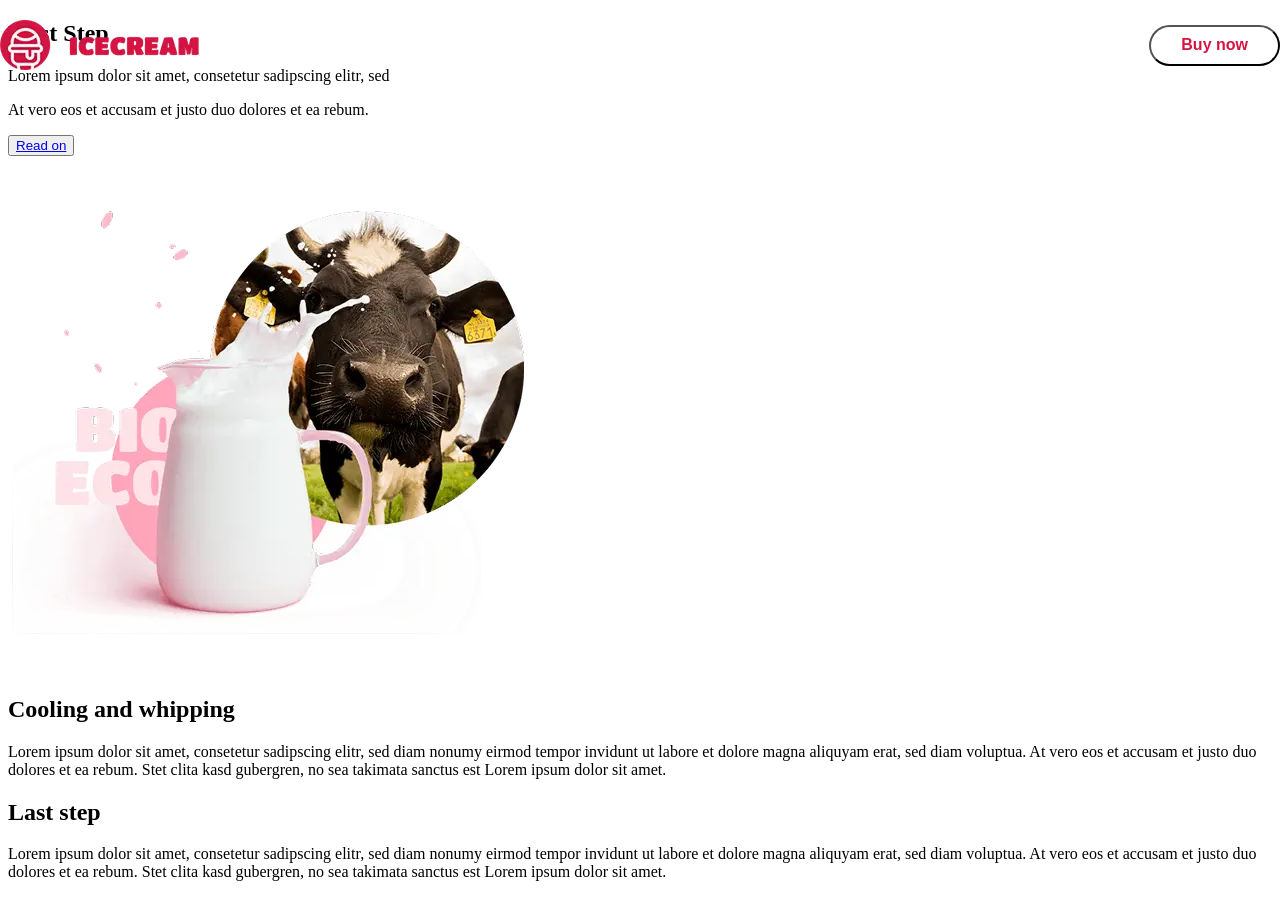
==== steps.html @ 46cfae93 "step" ====
<!DOCTYPE html>
<html lang="en">
<head>
    <meta charset="UTF-8">
    <meta name="viewport" content="width=device-width, initial-scale=1.0">
    <title>Document</title>
	<link rel="stylesheet" href="./css/main.css">
</head>
<body>
    <header class="header">
		<div class="container header--container">
			<img class="header-logo" src="./image/logo.webp" alt="logo" />
			<nav class="header-nav">
				<ul class="header-list">
					<li class="header-item">
						<a class="header-link" href="#">Home</a>
					</li>
					<li class="header-item">
						<a class="header-link" href="#">About us</a>
					</li>
					<li class="header-item">
						<a class="header-link" href="#">How it’s made?</a>
					</li>
					<li class="header-item">
						<a class="header-link" href="#">Our products</a>
					</li>
					<li class="header-item">
						<a class="header-link" href="#">Contact</a>
					</li>
				</ul>
			</nav>
			<div class="header-holder">
				<i class="bi bi-list"></i>
				<button class="btn header--btn">
					Buy now <i class="bi bi-chevron-right"></i>
				</button>
			</div>
		</div>
	</header>

    <main>
        <section class="hero2">
            <div class="text-holder">
                <h1 class="title">First Step</h1>
                <p class="text--light">Lorem ipsum dolor sit amet, consetetur sadipscing elitr, sed</p>
                <p class="text--light">At vero eos et accusam et justo duo dolores et ea rebum.</p>
                <button>
                    <a href="#" class="btn read-on-link">Read on</a>
                </button>
            </div>
        </section>
		<section class="secondStep">
			<div class="container secondStep--container">
            	<img class="secondStep--img" src="./image/cow.webp" alt="cow">
            	<div class="secondStep--paragraph">
            	    <h2 class="secondStep--title">Cooling and whipping</h2>
            	    <p class="secondStep--text">Lorem ipsum dolor sit amet, consetetur sadipscing elitr, sed diam nonumy eirmod tempor invidunt ut labore et dolore magna aliquyam erat, sed diam voluptua. 

            	        At vero eos et accusam et justo duo dolores et ea rebum. Stet clita kasd gubergren, no sea takimata sanctus est Lorem ipsum dolor sit amet. </p>
            	</div>
			</div>
        </section>
        <section class="lastStep">
			<div class="container lastStep--container">
            	<div class="lastStep--paragraph">
            	    <h2 class="lastStep--title">Last step</h2>
            	    <p class="lastStep--text">Lorem ipsum dolor sit amet, consetetur sadipscing elitr, sed diam nonumy eirmod tempor invidunt ut labore et dolore magna aliquyam erat, sed diam voluptua. 

            	    At vero eos et accusam et justo duo dolores et ea rebum. Stet clita kasd gubergren, no sea takimata sanctus est Lorem ipsum dolor sit amet. </p>
					
            	</div>
			</div>
        </section>
    </main>
    <footer>

    </footer>
</body>
</html>
---- css/main.css ----
.header {
  position: absolute;
  top: 0;
  left: 0;
  width: 100%;
  height: 60px;
  padding: 5px 0;
  z-index: 99999;
}
@media (min-width: 768px) {
  .header {
    padding: 10px 0;
  }
}
@media (min-width: 1024px) {
  .header {
    padding: 20px 0;
  }
}
.header .header-logo {
  max-width: 100%;
}
.header .header--container {
  display: flex;
  justify-content: space-between;
  align-items: center;
}
.header .header-holder {
  display: flex;
  flex-direction: row;
  gap: 20px;
  align-items: center;
}
.header .header-list {
  display: none;
}
@media (min-width: 1024px) {
  .header .header-list {
    display: flex;
    flex-direction: row;
    gap: 20px;
    list-style: none;
    margin-top: 10px;
  }
  .header .header-list .header-link {
    font-family: "DM Sans", sans-serif;
    font-weight: 700;
    font-size: 14px;
    line-height: 100%;
    letter-spacing: 0%;
    text-decoration: none;
    color: white;
    transition: transform 0.3s ease, color 0.3s ease;
  }
  .header .header-list .header-link:hover {
    color: #d41443;
  }
}
.header .header--btn {
  display: none;
}
@media (min-width: 768px) {
  .header .header--btn {
    display: block;
    font-family: "`DM Sans", sans-serif;
    font-weight: 700;
    font-size: 16px;
    line-height: 100%;
    letter-spacing: 0%;
    text-align: center;
    vertical-align: middle;
    color: #d41443;
    background-color: #ffffff;
    padding: 10px 30px;
    border-radius: 60px;
  }
  .header .header--btn .bi-chevron-right {
    font-size: 12px;
  }
}
.header .header-nav {
  display: flex;
  flex-direction: row;
  gap: 20px;
}
.header .bi-list {
  color: #d41443;
  font-size: 25px;
}
@media (min-width: 1024px) {
  .header .bi-list {
    display: none;
  }
}

body {
  width: 100%;
}

.hero {
  width: 100%;
  height: 502px;
  background: RGBA(255, 165, 186, 1);
  background: radial-gradient(circle at 70% 50%, rgb(255, 165, 186) 50%, rgb(255, 184, 202) 15%);
  padding: 5px;
  z-index: 1;
  overflow: hidden;
}
@media (min-width: 425px) {
  .hero {
    background: radial-gradient(circle at 70% 50%, rgb(255, 165, 186) 40%, rgb(255, 184, 202) 15%);
  }
}
@media (min-width: 768px) {
  .hero {
    background: radial-gradient(circle at 60% 45%, rgb(255, 165, 186) 30%, rgb(255, 184, 202) 15%);
    height: 399px;
    padding: 80px 20px 0 20px;
  }
}
@media (min-width: 1024px) {
  .hero {
    background: radial-gradient(circle at 60% 50%, rgb(255, 165, 186) 40%, rgb(255, 184, 202) 15%);
    height: 665px;
    padding: 100px 20px 0 20px;
  }
}
.hero .hero--container {
  position: relative;
  width: 100%;
  height: 100%;
  display: flex;
  flex-direction: row;
  align-items: center;
  z-index: 9999;
}
@media (min-width: 768px) {
  .hero .hero--container {
    flex-direction: row;
    justify-content: space-between;
    align-items: stretch;
  }
}
.hero .hero--container .icecream-img {
  position: absolute;
  width: 171px;
  top: 19%;
  left: 40%;
  z-index: -1;
}
@media (min-width: 768px) {
  .hero .hero--container .icecream-img {
    width: 143px;
    top: -6%;
    left: 45%;
  }
}
@media (min-width: 1024px) {
  .hero .hero--container .icecream-img {
    width: 236px;
    top: 2%;
    left: 40%;
  }
}
.hero .hero--container .hero-left {
  display: flex;
  flex-direction: column;
  justify-content: space-between;
}
.hero .hero--container .title-holder {
  display: flex;
  flex-direction: column;
  gap: 10px;
}
@media (min-width: 1024px) {
  .hero .hero--container .title-holder {
    margin-top: 50px;
    margin-left: 50px;
    gap: 15px;
  }
}
.hero .hero--container .title-holder .hero--title {
  width: 218px;
  font-family: "Titan One", sans-serif;
  font-weight: 400;
  font-size: 26px;
  line-height: 100%;
  letter-spacing: 4%;
  color: white;
}
@media (min-width: 768px) {
  .hero .hero--container .title-holder .hero--title {
    font-size: 22px;
    width: 162px;
  }
}
@media (min-width: 1024px) {
  .hero .hero--container .title-holder .hero--title {
    font-size: 38px;
    width: 277px;
  }
}
.hero .hero--container .title-holder .hero--title span {
  font-size: 48px;
  line-height: 96%;
  letter-spacing: 0%;
  color: #d41443;
}
@media (min-width: 768px) {
  .hero .hero--container .title-holder .hero--title span {
    font-size: 34px;
  }
}
@media (min-width: 1024px) {
  .hero .hero--container .title-holder .hero--title span {
    font-size: 58px;
  }
}
.hero .hero--container .btn {
  font-family: "DM Sans", sans-serif;
  font-weight: 400;
  font-size: 8px;
  line-height: 100%;
  letter-spacing: 0%;
  text-align: center;
  vertical-align: middle;
  background-color: #ffffff;
  color: #d41443;
  padding: 8px 15px;
  border-radius: 20px;
}
@media (min-width: 1024px) {
  .hero .hero--container .btn {
    font-size: 14px;
    padding: 10px 20px;
  }
}
.hero .hero--container .pink--btn {
  background-color: #d41443;
  color: #ffffff;
}
.hero .milk-holder {
  display: none;
}
@media (min-width: 768px) {
  .hero .milk-holder {
    display: flex;
    flex-direction: row;
    align-items: flex-end;
    margin-bottom: 30px;
  }
  .hero .milk-holder .milk {
    width: 124px;
    height: auto;
  }
}
@media (min-width: 768px) and (min-width: 1024px) {
  .hero .milk-holder .milk {
    width: 188px;
  }
}
@media (min-width: 768px) {
  .hero .milk-holder .hero-text {
    font-family: "DM Sans", sans-serif;
    font-weight: 300;
    font-size: 8px;
    line-height: 150%;
    letter-spacing: 0%;
    color: #ffffff;
    margin-bottom: 5px;
  }
}
@media (min-width: 768px) and (min-width: 1024px) {
  .hero .milk-holder .hero-text {
    font-size: 14px;
  }
}
@media (min-width: 768px) {
  .hero .milk-holder .milk-right-side {
    width: 114px;
  }
}
@media (min-width: 768px) and (min-width: 1024px) {
  .hero .milk-holder .milk-right-side {
    width: 200px;
  }
}
@media (min-width: 768px) {
  .hero .milk-holder .milk--btn {
    font-size: 10px;
    padding: 5px;
    border-radius: 50%;
  }
}
@media (min-width: 1024px) {
  .hero .milk-holder {
    margin-bottom: 50px;
  }
}
.hero .hero-right {
  display: none;
}
@media (min-width: 768px) {
  .hero .hero-right {
    display: flex;
    flex-direction: column;
    justify-content: space-between;
  }
  .hero .hero-right .tasty-woman {
    width: 168px;
    height: auto;
  }
}
@media (min-width: 768px) and (min-width: 1024px) {
  .hero .hero-right .tasty-woman {
    width: 293px;
  }
}
@media (min-width: 768px) {
  .hero .hero-right .number-item {
    position: relative;
    font-family: "Titan One", sans-serif;
    font-weight: 400;
    font-size: 28px;
    line-height: 100%;
    letter-spacing: 4%;
    text-align: right;
    color: #d41443;
    z-index: 999;
  }
}
@media (min-width: 768px) and (min-width: 1024px) {
  .hero .hero-right .number-item {
    font-size: 46px;
  }
}
@media (min-width: 768px) {
  .hero .hero-right .number-item .text {
    font-family: "DM Sans", sans-serif;
    font-weight: 400;
    font-size: 8px;
    line-height: 100%;
    letter-spacing: 0%;
    color: #ffffff;
  }
}
@media (min-width: 768px) and (min-width: 1024px) {
  .hero .hero-right .number-item .text {
    font-size: 14px;
  }
}
@media (min-width: 768px) {
  .hero .hero-right .number-item .white-dot {
    position: absolute;
    top: -3px;
    left: 95%;
    background-color: #ffffff;
    width: 16px;
    height: 16px;
    border-radius: 50%;
    z-index: -1;
  }
}
@media (min-width: 768px) and (min-width: 1024px) {
  .hero .hero-right .number-item .white-dot {
    width: 30px;
    height: 30px;
    top: -6px;
  }
}

.products--container {
  padding-top: 60px;
  padding-bottom: 60px;
  text-align: center;
}
@media (min-width: 1024px) {
  .products--container {
    padding-top: 100px;
    padding-bottom: 100px;
  }
}

.products--subtitle {
  font-family: "Titan One", cursive;
  font-size: 18px;
  font-weight: 400;
  line-height: 1.2;
  text-transform: uppercase;
  color: #ffa3b1;
  margin-bottom: 15px;
}
@media (min-width: 1024px) {
  .products--subtitle {
    font-size: 22px;
    margin-bottom: 16px;
  }
}

.products--title {
  font-family: "Titan One", cursive;
  font-size: 34px;
  font-weight: 400;
  line-height: 1;
  text-transform: uppercase;
  color: #d41443;
  letter-spacing: 0.04em;
  margin: 0;
}
@media (min-width: 1024px) {
  .products--title {
    font-size: 48px;
    margin-bottom: 60px;
  }
}

.products-list {
  display: flex;
  flex-direction: column;
  align-items: center;
  gap: 20px;
}
@media (min-width: 768px) {
  .products-list {
    flex-direction: row;
    justify-content: space-between;
    align-items: stretch;
    gap: 24px;
  }
}
@media (min-width: 1024px) {
  .products-list {
    gap: 32px;
  }
}

.product {
  position: relative;
  width: 280px;
  margin-top: 60px;
  padding: 160px 20px 40px;
  border-radius: 24px;
  text-align: center;
  display: flex;
  flex-direction: column;
  align-items: center;
}
@media (min-width: 768px) {
  .product {
    width: calc((100% - 48px) / 3);
    margin-top: 80px;
    padding: 140px 20px 40px;
  }
}
@media (min-width: 1024px) {
  .product {
    width: 330px;
    padding: 165px 40px 40px;
    margin-top: 100px;
  }
}
.product--pink {
  background-color: #ffb8ca;
}
.product--beige {
  background-color: #f0d1a5;
}
.product--green {
  background-color: #c2e297;
}
.product-img {
  position: absolute;
  top: -60px;
  left: 50%;
  transform: translateX(-50%);
  width: 200px;
  filter: drop-shadow(0 10px 20px rgba(0, 0, 0, 0.1));
}
@media (min-width: 768px) {
  .product-img {
    width: 180px;
    top: -70px;
  }
}
@media (min-width: 1024px) {
  .product-img {
    width: 250px;
    top: -100px;
  }
}
.product-title {
  font-family: "Titan One", cursive;
  font-size: 20px;
  text-transform: uppercase;
  color: #ffffff;
  margin-bottom: 10px;
}
@media (min-width: 1024px) {
  .product-title {
    font-size: 24px;
  }
}
.product-dots {
  color: #ffffff;
  font-size: 20px;
  margin-bottom: 15px;
  line-height: 1;
}
.product--text {
  font-size: 14px;
  line-height: 1.6;
  color: #ffffff;
  margin-bottom: 25px;
  font-weight: 400;
}
@media (min-width: 768px) {
  .product--text {
    font-size: 12px;
  }
}
@media (min-width: 1024px) {
  .product--text {
    font-size: 14px;
    line-height: 1.7;
  }
}
.product--btn {
  width: 40px;
  height: 40px;
  border-radius: 50%;
  border: none;
  background-color: #ffffff;
  display: flex;
  justify-content: center;
  align-items: center;
  cursor: pointer;
  padding: 10px;
  transition: transform 0.8s ease-out;
}
.product--btn i {
  color: #ffb7c5;
  font-size: 24px;
}
.product--btn:hover {
  transform: translate(5px, -5px) rotate(-45deg);
}
.product--pink .product--btn i {
  color: #d41443;
}
.product--beige .product--btn i {
  color: #d41443;
}
.product--green .product--btn i {
  color: #d41443;
}

.backdrop {
  position: fixed;
  top: 0;
  left: 0;
  width: 100%;
  height: 100%;
  background-color: rgba(0, 0, 0, 0.5);
  opacity: 1;
}

.backdrop.is-hidden {
  opacity: 0;
  pointer-events: none;
}

.modal {
  position: absolute;
  top: 50%;
  left: 50%;
  transform: translate(-50%, -50%);
  width: 90%;
  max-width: 500px;
  min-height: 200px;
  background-color: #ffb8ca;
  padding: 40px 20px;
  border-radius: 24px;
  box-shadow: 0px 4px 15px rgba(0, 0, 0, 0.1);
  z-index: 9999;
}
.modal-close-btn {
  position: absolute;
  top: 16px;
  right: 16px;
  background: transparent;
  border: none;
  cursor: pointer;
  color: #d41443;
  font-size: 20px;
}
.modal-close-btn:hover {
  transform: scale(1.1);
}
.modal-title {
  font-family: "Titan One", cursive;
  color: #fff;
  font-size: 22px;
  text-align: center;
  margin-bottom: 24px;
  text-transform: uppercase;
}
.modal-top-wrapper {
  display: flex;
  align-items: center;
  justify-content: space-around;
  margin-bottom: 30px;
}
.modal-img-circle {
  width: 130px;
  height: 130px;
  background: linear-gradient(0deg, rgba(156, 190, 143, 0.7), rgba(156, 190, 143, 0.7)), #d9d9d9;
  border-radius: 50%;
  display: flex;
  align-items: center;
  justify-content: center;
  overflow: visible;
}
.modal-img-circle img {
  width: 140px;
  transform: translateY(-10px);
}
.modal-ingredients-list {
  color: #fff;
  list-style: disc;
  font-family: "DM Sans", sans-serif;
  font-size: 14px;
  line-height: 1.8;
}
.modal-text {
  color: #fff;
  font-family: "DM Sans", sans-serif;
  font-size: 14px;
  line-height: 1.6;
  text-align: center;
}

body.no-scroll {
  overflow: hidden;
}

.howmade {
  display: flex;
  flex-direction: column;
  background-color: #FFF5F6;
}
.howmade .title-holder {
  display: flex;
  gap: 15px;
  margin-top: 125px;
  flex-direction: column;
  text-align: center;
}
.howmade .title-holder .how-made--subtitle {
  color: #FFA5BA;
  font-size: 18px;
  font-family: "Titan One";
}
.howmade .title-holder .how-made--title {
  color: #d41443;
  font-size: 34px;
  font-family: "Titan One";
}
.howmade .cow-info .cow-img {
  max-width: 100%;
  height: auto;
}
.howmade .cow-info .text-holder {
  font-size: 12px;
  font-family: "DM Sans";
}
.howmade .cow-info .text-holder .text--bold {
  color: #000000;
}
.howmade .cow-info .text-holder .text--light {
  color: #907E82;
}
.howmade .cow-info .text-holder button {
  background-color: #ffffff;
  border: none;
  border-radius: 22px;
  width: 176px;
  height: 44px;
  display: flex;
  justify-content: center;
  margin-bottom: 39px;
}
.howmade .cow-info .text-holder button:hover {
  background-color: #ECEBEB;
}
.howmade .cow-info .text-holder button .read-more-link {
  color: #d41443;
  text-align: center;
  font-family: "DM Sans";
  padding-top: 8px;
  font-size: 14px;
}
.howmade .numbers-holder {
  display: flex;
  gap: 38px;
  flex-direction: column;
  margin-bottom: 145px;
}
.howmade .numbers-holder .number .udder {
  width: 33px;
  height: 50px;
}
.howmade .numbers-holder .number .apples {
  width: 50px;
  height: 50px;
}
.howmade .numbers-holder .number .heart {
  width: 44px;
  height: 50px;
}
.howmade .numbers-holder .number .title {
  font-size: 36px;
  color: #d41443;
  font-family: "Titan One";
}
.howmade .numbers-holder .number .text--bold {
  font-size: 12px;
  font-family: "DM Sans";
  color: #000000;
}

@media (min-width: 768px) {
  .howmade {
    width: 100%;
  }
  .howmade .title-holder {
    margin-top: 130px;
  }
  .howmade .title-holder .how-made--subtitle {
    font-size: 26px;
  }
  .howmade .title-holder .how-made--title {
    font-size: 48px;
  }
  .howmade .cow-info {
    display: flex;
    flex-direction: row;
    gap: 17px;
  }
  .howmade .cow-info .cow-img {
    width: 340px;
    height: 339px;
    margin-top: 50px;
  }
  .howmade .cow-info .text-holder {
    margin-top: 100px;
  }
  .howmade .cow-info .text-holder .text--bold {
    font-size: 14px;
  }
  .howmade .cow-info .text-holder .text--light {
    font-size: 14px;
  }
  .howmade .cow-info .text-holder button {
    width: 176px;
    height: 44px;
    margin-top: 62px;
    margin-bottom: 66px;
  }
  .howmade .numbers-holder {
    display: flex;
    flex-direction: row;
    justify-content: center;
    gap: 60px;
  }
  .howmade .numbers-holder .number {
    margin-bottom: 242px;
  }
  .howmade .numbers-holder .number .udder {
    width: 33px;
    height: 50px;
  }
  .howmade .numbers-holder .number .apples {
    width: 50px;
    height: 50px;
  }
  .howmade .numbers-holder .number .heart {
    width: 44px;
    height: 50px;
  }
  .howmade .numbers-holder .number .title {
    font-size: 48px;
  }
  .howmade .numbers-holder .number .text--bold {
    font-size: 14px;
  }
}
@media (min-width: 1024px) {
  .howmade {
    width: 100%;
  }
  .howmade .title-holder {
    margin-top: 125px;
  }
  .howmade .title-holder .how-made--subtitle {
    font-size: 30px;
  }
  .howmade .title-holder .how-made--title {
    font-size: 58px;
  }
  .howmade .cow-info {
    display: flex;
    flex-direction: row;
    gap: 74px;
    background-image: url(/image/spilled-milk.webp);
    background-repeat: no-repeat;
    background-position: center;
    background-size: 100%;
  }
  .howmade .cow-info .cow-img {
    width: 516px;
    height: 516px;
    margin-top: 55px;
  }
  .howmade .cow-info .text-holder {
    margin-top: 106px;
  }
  .howmade .cow-info .text-holder .text--bold {
    font-size: 16px;
  }
  .howmade .cow-info .text-holder button {
    width: 176px;
    height: 44px;
    margin-top: 45px;
    margin-bottom: 146px;
  }
  .howmade .numbers-holder {
    display: flex;
    flex-direction: row;
    justify-content: center;
    gap: 60px;
  }
  .howmade .numbers-holder .number {
    margin-bottom: 310px;
  }
  .howmade .numbers-holder .number .udder {
    width: 33px;
    height: 50px;
  }
  .howmade .numbers-holder .number .apples {
    width: 50px;
    height: 50px;
  }
  .howmade .numbers-holder .number .heart {
    width: 44px;
    height: 50px;
  }
  .howmade .numbers-holder .number .title {
    font-size: 58px;
  }
  .howmade .numbers-holder .number .text--bold {
    font-size: 16px;
  }
}
.gallery-photo {
  width: 100%;
  position: relative;
  bottom: 200px;
}

@media (min-width: 768px) {
  .gallery-photo {
    bottom: 270px;
  }
}
@media (min-width: 1024px) {
  .gallery-photo {
    bottom: 310px;
  }
}
.reviews {
  display: flex;
  flex-direction: column;
  justify-content: center;
  align-items: center;
  gap: 45px;
  padding-top: 154px;
  padding-bottom: 180px;
  text-align: center;
}
.reviews-photo {
  width: 85px;
}
.reviews-paragraph {
  width: 280px;
  height: 308px;
  display: block;
  background-color: #fafafa;
  background-image: url("../images/linesBackground.webp");
  background-repeat: no-repeat;
  background-position: center;
  padding: 80px 50px 50px 50px;
  margin-block: 40px;
  font-weight: 600;
}
.reviews--container {
  display: flex;
  flex-direction: column;
  justify-content: center;
  align-items: center;
}
.reviews .bi-three-dots {
  color: #d41443;
}
.reviews .reviews-dots {
  display: flex;
  gap: 15px;
}
.reviews .bi-circle-fill {
  font-size: 10px;
  color: #D9D9D9;
  transition: transform 0.3s ease, color 0.3s ease;
}
.reviews .bi-circle-fill:hover {
  color: #d41443;
}

@media (min-width: 768px) {
  .reviews-paragraph {
    width: 620px;
    height: 164px;
    padding: 50px 58px;
    margin-block: 20px;
  }
}
@media (min-width: 1024px) {
  .reviews-paragraph {
    width: 926px;
    height: 138px;
    margin-block: 15px;
  }
}
.locations {
  height: 1470px;
  width: 100%;
  background-color: #FFF5F6;
  font-family: "DM Sans", sans-serif;
}
.locations--container {
  display: flex;
  flex-direction: column;
  align-items: center;
  gap: 30px;
}
.locations-buttons {
  display: flex;
  flex-direction: column;
  gap: 10px;
}
.locations-buttons .btn {
  font-weight: 700;
  font-size: 16px;
  line-height: 100%;
  letter-spacing: 0%;
  text-align: center;
  vertical-align: middle;
  border-radius: 22px;
  padding: 12px 20px;
}
.locations-buttons .location--btn-red {
  background-color: #d41443;
  color: #ffffff;
}
.locations-buttons .location--btn-white {
  background-color: #ffffff;
  color: #d41443;
}
.locations-list {
  margin-top: -90px;
  display: flex;
  flex-direction: column;
  gap: 20px;
}
@media (min-width: 768px) {
  .locations-list {
    flex-direction: row;
  }
}
@media (min-width: 1024px) {
  .locations-list {
    gap: 32px;
  }
}
.locations-list .location-card {
  width: 220px;
  height: 427px;
  display: flex;
  flex-direction: column;
  align-items: flex-start;
  padding: 40px 20px 20px 20px;
  background-color: #ffffff;
  border-radius: 24px;
  box-shadow: 0 2px 20px rgba(255, 184, 202, 0.2117647059);
}
.locations-list .location-card .card-type {
  padding: 2px 25px;
  font-weight: 500;
  font-size: 12px;
  line-height: 100%;
  letter-spacing: 4%;
  text-align: center;
  vertical-align: middle;
  background-color: #f0d1a5;
  color: white;
  border-radius: 4px;
}
.locations-list .location-card .truck--type {
  background-color: #c2e297;
}
.locations-list .location-card .card-title {
  font-weight: 600;
  font-size: 12px;
  line-height: 186%;
  letter-spacing: 4%;
  color: rgb(0, 0, 0);
}
.locations-list .location-card .card--text {
  font-weight: 500;
  font-size: 12px;
  line-height: 18px;
  letter-spacing: 0%;
  color: rgb(144, 126, 130);
}
.locations-list .location-card hr {
  width: 100%;
  border: 1px solid rgb(225, 225, 225);
  margin-bottom: 30px;
}
.locations-list .location-card .schedule {
  font-weight: 600;
  font-size: 12px;
  line-height: 80%;
  letter-spacing: 0%;
  color: rgb(0, 0, 0);
}
.locations-list .location-card .hours {
  font-weight: 500;
  font-size: 12px;
  line-height: 90%;
  letter-spacing: 0%;
  color: #ffb8ca;
  margin: -8px 0 20px 0;
}

.modal-loc {
  display: none;
  position: fixed;
  top: 0;
  left: 0;
  width: 100%;
  height: 100%;
  background: rgba(0, 0, 0, 0.6);
  justify-content: center;
  align-items: center;
}

.modal-content {
  background: linear-gradient(135deg, #fff4f4, rgb(252, 232, 232));
  position: relative;
  max-width: 680px;
  height: 440px;
  border-radius: 50px;
  padding: 30px 50px;
}
.modal-content .modalka {
  width: 100%;
  height: 100%;
  display: flex;
  flex-direction: row;
  justify-content: space-between;
}
.modal-content .modalka .btn {
  font-weight: 700;
  font-size: 16px;
  line-height: 100%;
  letter-spacing: 0%;
  text-align: center;
  vertical-align: middle;
  border-radius: 22px;
  padding: 12px 20px;
}
.modal-content .modalka--btn-red {
  background-color: #d41443;
  color: #ffffff;
  margin-bottom: 20px;
  margin-top: 70px;
}
.modal-content .modalka--btn-white {
  background-color: #ffffff;
  color: #d41443;
}
.modal-content .modalka-left {
  display: flex;
  flex-direction: column;
  align-items: flex-start;
}
.modal-content .modalka-right {
  height: 120%;
}
.modal-content .modalka--title {
  font-family: "Titan One", cursive;
  font-weight: 400;
  font-size: 58px;
  line-height: 100%;
  letter-spacing: 4%;
  text-align: right;
  color: #d41443;
}
.modal-content .modalka--text {
  font-family: "DM Sans", sans-serif;
  font-weight: 700;
  font-style: Bold;
  font-size: 16px;
  line-height: 176%;
  letter-spacing: 4%;
  color: rgb(0, 0, 0);
  margin-top: 35px;
}
.modal-content .path-img {
  width: 90%;
  height: 85%;
}

#closeModal-loc {
  position: absolute;
  top: 10px;
  right: 15px;
  cursor: pointer;
  font-size: 20px;
}

.footer {
  background-color: #FFF5F6;
  height: 375px;
  padding: 10px;
}
.footer-left {
  width: 234px;
}
.footer-right {
  display: flex;
  flex-direction: column;
  align-items: flex-end;
  gap: 30px;
  margin-top: 30px;
}
.footer-socials {
  display: flex;
  flex-direction: row;
  gap: 25px;
  font-size: 30px;
  color: #ffa4b5;
}
.footer--text {
  font-family: "DM Sans", sans-serif;
  font-weight: 700;
  font-size: 12px;
  line-height: 186%;
  letter-spacing: 0%;
  text-align: right;
}
.footer--text span {
  color: #d41443;
}
.footer-copy {
  display: flex;
  justify-self: center;
  width: 150px;
  font-family: "DM Sans", sans-serif;
  font-weight: 700;
  font-size: 14px;
  line-height: 152%;
  letter-spacing: 0%;
  text-align: center;
  color: #907E82;
}
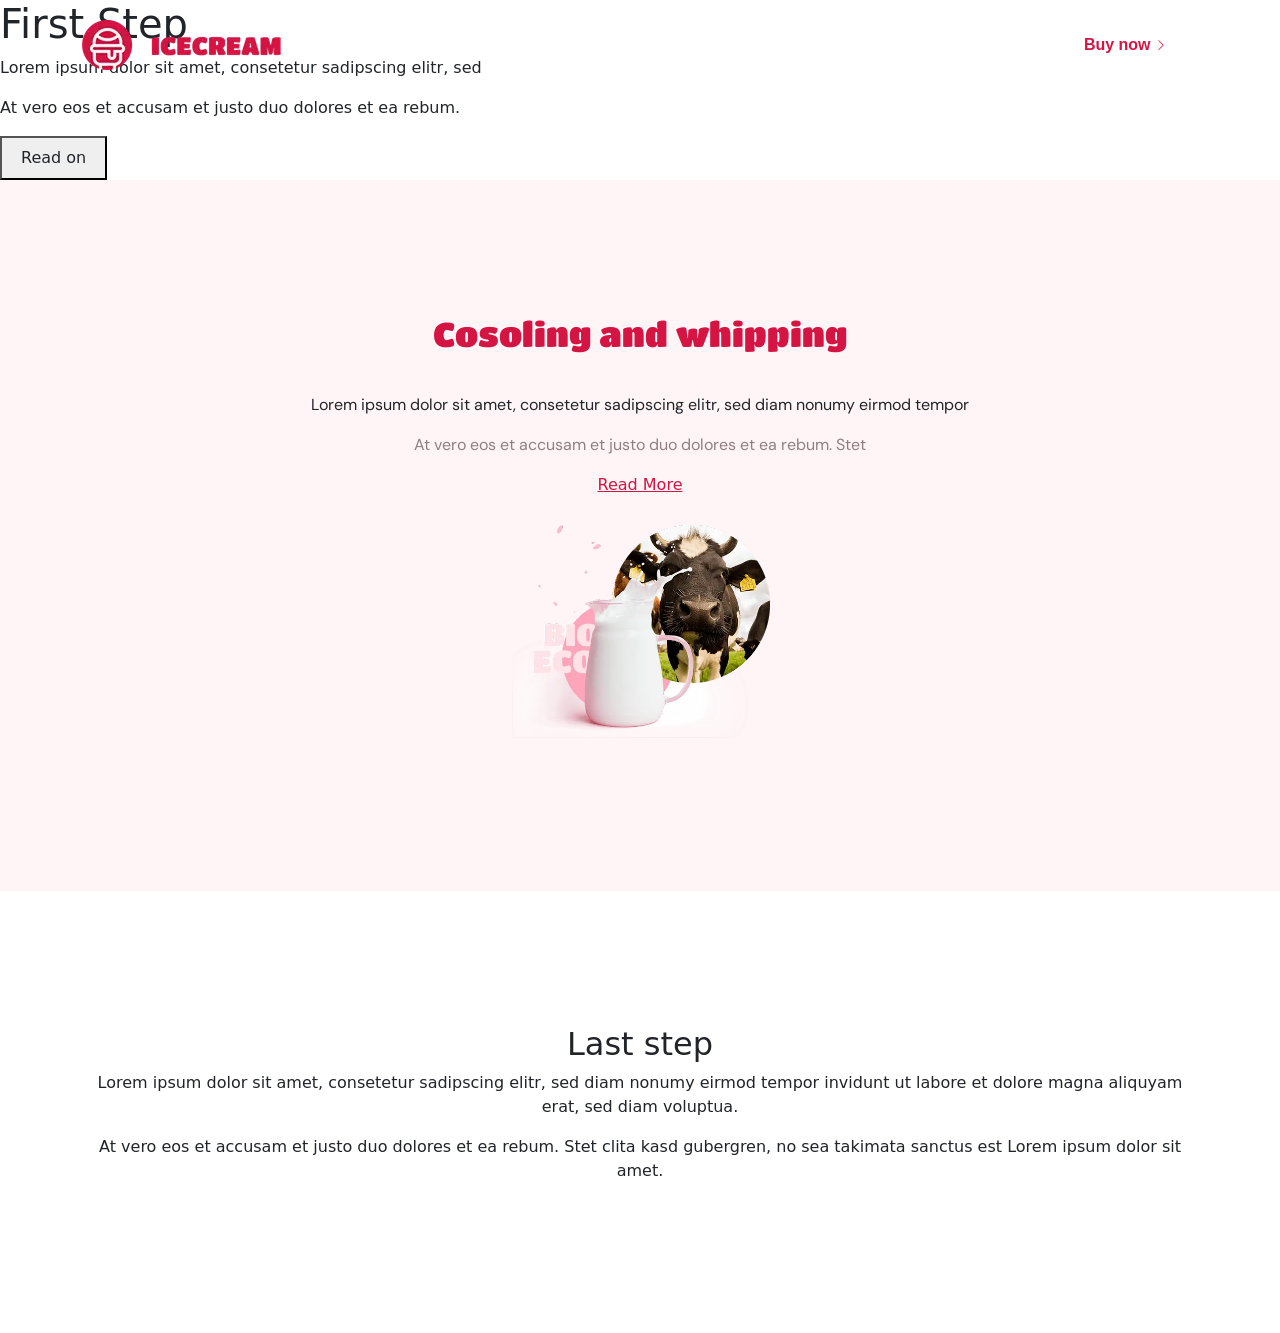
==== commit 39d2627a: "secondStep" ====
--- a/steps.html
+++ b/steps.html
@@ -5,6 +5,18 @@
     <meta name="viewport" content="width=device-width, initial-scale=1.0">
     <title>Document</title>
 	<link rel="stylesheet" href="./css/main.css">
+	<link rel="stylesheet" href="https://cdn.jsdelivr.net/npm/bootstrap-icons@1.8.1/font/bootstrap-icons.css" />
+	<link href="https://cdn.jsdelivr.net/npm/bootstrap@5.1.3/dist/css/bootstrap.min.css" rel="stylesheet" />
+	<script src="https://cdn.jsdelivr.net/npm/bootstrap@5.1.3/dist/js/bootstrap.bundle.min.js"></script>
+
+	<link rel="preconnect" href="https://fonts.googleapis.com" />
+	<link rel="preconnect" href="https://fonts.gstatic.com" crossorigin />
+	<link
+		href="https://fonts.googleapis.com/css2?family=DM+Sans:ital,opsz,wght@0,9..40,100..1000;1,9..40,100..1000&family=Titan+One&display=swap"
+		rel="stylesheet" />
+	<link rel="stylesheet" href="https://cdnjs.cloudflare.com/ajax/libs/modern-normalize/1.1.0/modern-normalize.min.css"
+		integrity="sha512-wpPYUAdjBVSE4KJnH1VR1HeZfpl1ub8YT/NKx4PuQ5NmX2tKuGu6U/JRp5y+Y8XG2tV+wKQpNHVUX03MfMFn9Q=="
+		crossorigin="anonymous" referrerpolicy="no-referrer" />
 </head>
 <body>
     <header class="header">
@@ -51,22 +63,21 @@
         </section>
 		<section class="secondStep">
 			<div class="container secondStep--container">
-            	<img class="secondStep--img" src="./image/cow.webp" alt="cow">
             	<div class="secondStep--paragraph">
-            	    <h2 class="secondStep--title">Cooling and whipping</h2>
-            	    <p class="secondStep--text">Lorem ipsum dolor sit amet, consetetur sadipscing elitr, sed diam nonumy eirmod tempor invidunt ut labore et dolore magna aliquyam erat, sed diam voluptua. 
-
-            	        At vero eos et accusam et justo duo dolores et ea rebum. Stet clita kasd gubergren, no sea takimata sanctus est Lorem ipsum dolor sit amet. </p>
+            	    <h2 class="secondStep--title">Cosoling and whipping</h2>
+            	    <p class="secondStep--text">Lorem ipsum dolor sit amet, consetetur sadipscing elitr, sed diam nonumy eirmod tempor <span class="hidenText"> invidunt ut labore et dolore magna aliquyam erat, sed diam voluptua.</span> </p> 
+            	    <p class="secondStep--text--grey">At vero eos et accusam et justo duo dolores et ea rebum. Stet <span class="hidenText">clita kasd gubergren, no sea takimata sanctus est Lorem ipsum dolor sit amet.</span> </p>
+					<a href="#" class="readMore">Read More</a>
             	</div>
+				<img class="secondStep--img" src="./image/cow.webp" alt="cow">
 			</div>
         </section>
         <section class="lastStep">
 			<div class="container lastStep--container">
             	<div class="lastStep--paragraph">
             	    <h2 class="lastStep--title">Last step</h2>
-            	    <p class="lastStep--text">Lorem ipsum dolor sit amet, consetetur sadipscing elitr, sed diam nonumy eirmod tempor invidunt ut labore et dolore magna aliquyam erat, sed diam voluptua. 
-
-            	    At vero eos et accusam et justo duo dolores et ea rebum. Stet clita kasd gubergren, no sea takimata sanctus est Lorem ipsum dolor sit amet. </p>
+            	    <p class="lastStep--text">Lorem ipsum dolor sit amet, consetetur sadipscing elitr, sed diam nonumy eirmod tempor invidunt ut labore et dolore magna aliquyam erat, sed diam voluptua.</p>
+            	    <p class="lastStep--text--grey">At vero eos et accusam et justo duo dolores et ea rebum. Stet clita kasd gubergren, no sea takimata sanctus est Lorem ipsum dolor sit amet. </p>
 					
             	</div>
 			</div>
--- a/css/main.css
+++ b/css/main.css
@@ -554,91 +554,6 @@
   color: #d41443;
 }
 
-.backdrop {
-  position: fixed;
-  top: 0;
-  left: 0;
-  width: 100%;
-  height: 100%;
-  background-color: rgba(0, 0, 0, 0.5);
-  opacity: 1;
-}
-
-.backdrop.is-hidden {
-  opacity: 0;
-  pointer-events: none;
-}
-
-.modal {
-  position: absolute;
-  top: 50%;
-  left: 50%;
-  transform: translate(-50%, -50%);
-  width: 90%;
-  max-width: 500px;
-  min-height: 200px;
-  background-color: #ffb8ca;
-  padding: 40px 20px;
-  border-radius: 24px;
-  box-shadow: 0px 4px 15px rgba(0, 0, 0, 0.1);
-  z-index: 9999;
-}
-.modal-close-btn {
-  position: absolute;
-  top: 16px;
-  right: 16px;
-  background: transparent;
-  border: none;
-  cursor: pointer;
-  color: #d41443;
-  font-size: 20px;
-}
-.modal-close-btn:hover {
-  transform: scale(1.1);
-}
-.modal-title {
-  font-family: "Titan One", cursive;
-  color: #fff;
-  font-size: 22px;
-  text-align: center;
-  margin-bottom: 24px;
-  text-transform: uppercase;
-}
-.modal-top-wrapper {
-  display: flex;
-  align-items: center;
-  justify-content: space-around;
-  margin-bottom: 30px;
-}
-.modal-img-circle {
-  width: 130px;
-  height: 130px;
-  background: linear-gradient(0deg, rgba(156, 190, 143, 0.7), rgba(156, 190, 143, 0.7)), #d9d9d9;
-  border-radius: 50%;
-  display: flex;
-  align-items: center;
-  justify-content: center;
-  overflow: visible;
-}
-.modal-img-circle img {
-  width: 140px;
-  transform: translateY(-10px);
-}
-.modal-ingredients-list {
-  color: #fff;
-  list-style: disc;
-  font-family: "DM Sans", sans-serif;
-  font-size: 14px;
-  line-height: 1.8;
-}
-.modal-text {
-  color: #fff;
-  font-family: "DM Sans", sans-serif;
-  font-size: 14px;
-  line-height: 1.6;
-  text-align: center;
-}
-
 body.no-scroll {
   overflow: hidden;
 }
@@ -1051,6 +966,54 @@
   margin: -8px 0 20px 0;
 }
 
+.secondStep {
+  padding-block: 134px;
+  text-align: center;
+  display: flex;
+  flex-direction: column;
+  padding-inline: 23px;
+  background-color: #FFF5F6;
+}
+.secondStep--img {
+  width: 260px;
+}
+.secondStep--title {
+  color: #d41443;
+  font-size: 34px;
+  font-family: "Titan One";
+  margin-bottom: 38px;
+}
+.secondStep--paragraph p {
+  font-family: "DM Sans";
+  font-size: 16px;
+}
+.secondStep--text {
+  font-family: "DM Sans";
+  font-size: 16px;
+}
+.secondStep--text--grey {
+  color: #907E82;
+}
+
+.hidenText {
+  display: none;
+}
+
+.readMore {
+  color: #d41443;
+}
+.readMore:visited {
+  color: #d41443;
+}
+
+.lastStep {
+  padding-block: 134px;
+  text-align: center;
+  display: flex;
+  flex-direction: column;
+  padding-inline: 23px;
+}
+
 .modal-loc {
   display: none;
   position: fixed;
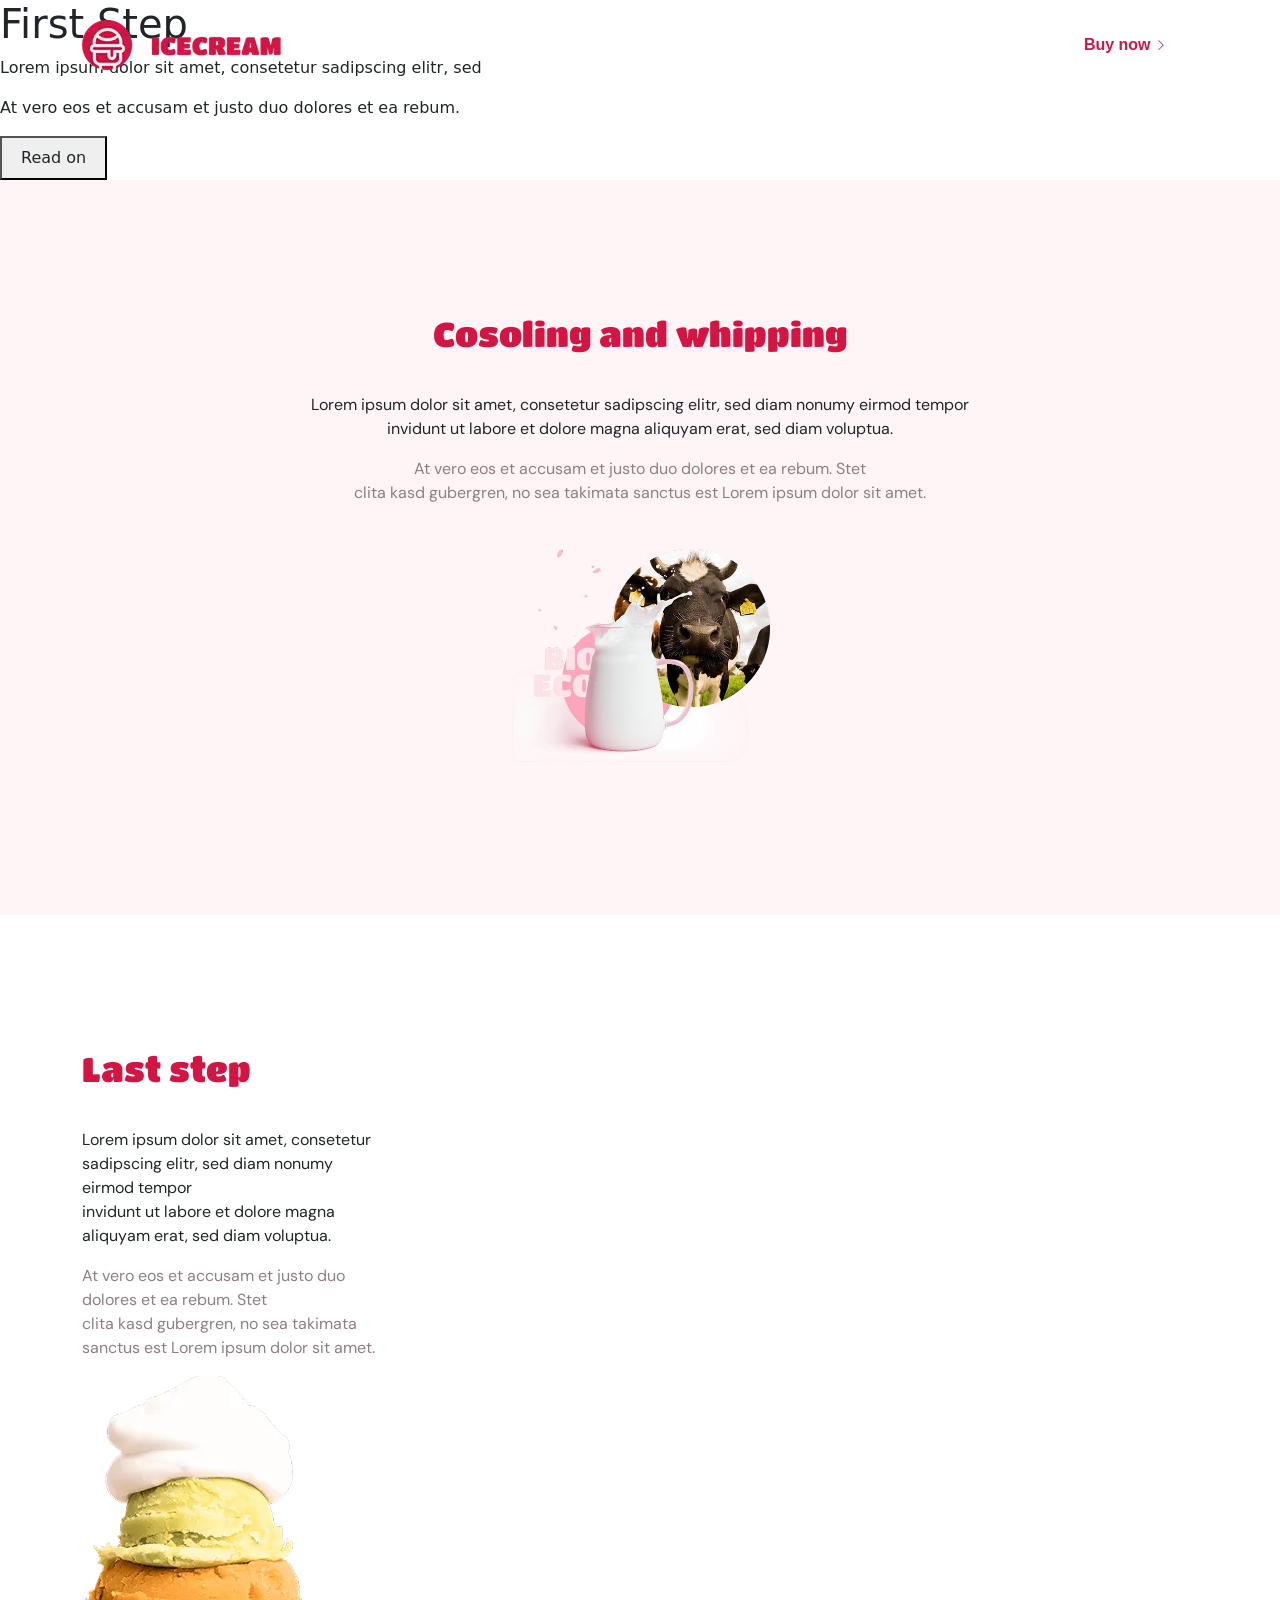
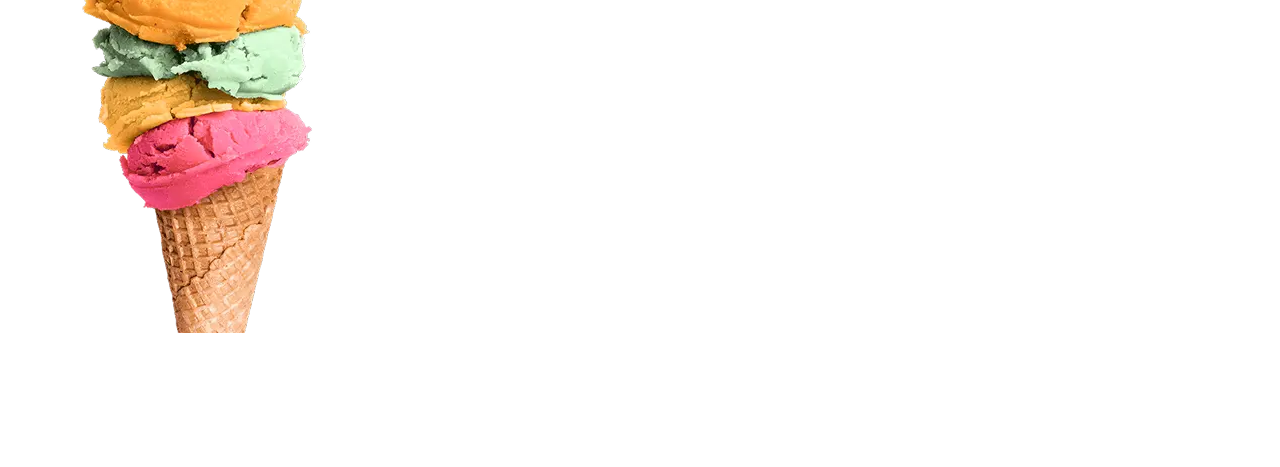
==== commit 25105279: "tablett steps" ====
--- a/steps.html
+++ b/steps.html
@@ -76,10 +76,11 @@
 			<div class="container lastStep--container">
             	<div class="lastStep--paragraph">
             	    <h2 class="lastStep--title">Last step</h2>
-            	    <p class="lastStep--text">Lorem ipsum dolor sit amet, consetetur sadipscing elitr, sed diam nonumy eirmod tempor invidunt ut labore et dolore magna aliquyam erat, sed diam voluptua.</p>
-            	    <p class="lastStep--text--grey">At vero eos et accusam et justo duo dolores et ea rebum. Stet clita kasd gubergren, no sea takimata sanctus est Lorem ipsum dolor sit amet. </p>
-					
+            	    <p class="secondStep--text">Lorem ipsum dolor sit amet, consetetur sadipscing elitr, sed diam nonumy eirmod tempor <span class="hidenText"> invidunt ut labore et dolore magna aliquyam erat, sed diam voluptua.</span> </p> 
+            	    <p class="secondStep--text--grey">At vero eos et accusam et justo duo dolores et ea rebum. Stet <span class="hidenText">clita kasd gubergren, no sea takimata sanctus est Lorem ipsum dolor sit amet.</span> </p>
+					<a href="#" class="readMore">Read More</a>
             	</div>
+				<div class="lastStep--icecream"><img src="./image/icecream.webp" alt="icecream"></div>
 			</div>
         </section>
     </main>
--- a/css/main.css
+++ b/css/main.css
@@ -1006,14 +1006,55 @@
   color: #d41443;
 }
 
+@media (min-width: 768px) {
+  .hidenText {
+    display: block;
+  }
+  .readMore {
+    display: none;
+  }
+}
 .lastStep {
   padding-block: 134px;
   text-align: center;
   display: flex;
-  flex-direction: column;
   padding-inline: 23px;
 }
-
+.lastStep--title {
+  color: #d41443;
+  font-size: 34px;
+  font-family: "Titan One";
+  margin-bottom: 38px;
+}
+.lastStep--paragraph p {
+  font-family: "DM Sans";
+  font-size: 16px;
+}
+.lastStep--text {
+  font-family: "DM Sans";
+  font-size: 16px;
+}
+.lastStep--text--grey {
+  color: #907E82;
+}
+.lastStep--icecream {
+  display: none;
+}
+
+@media (min-width: 768px) {
+  .lastStep {
+    display: flex;
+    flex-direction: row;
+    text-align: start;
+  }
+  .lastStep--paragraph {
+    width: 300px;
+  }
+  .lastStep--icecream {
+    display: block;
+    width: 257px;
+  }
+}
 .modal-loc {
   display: none;
   position: fixed;
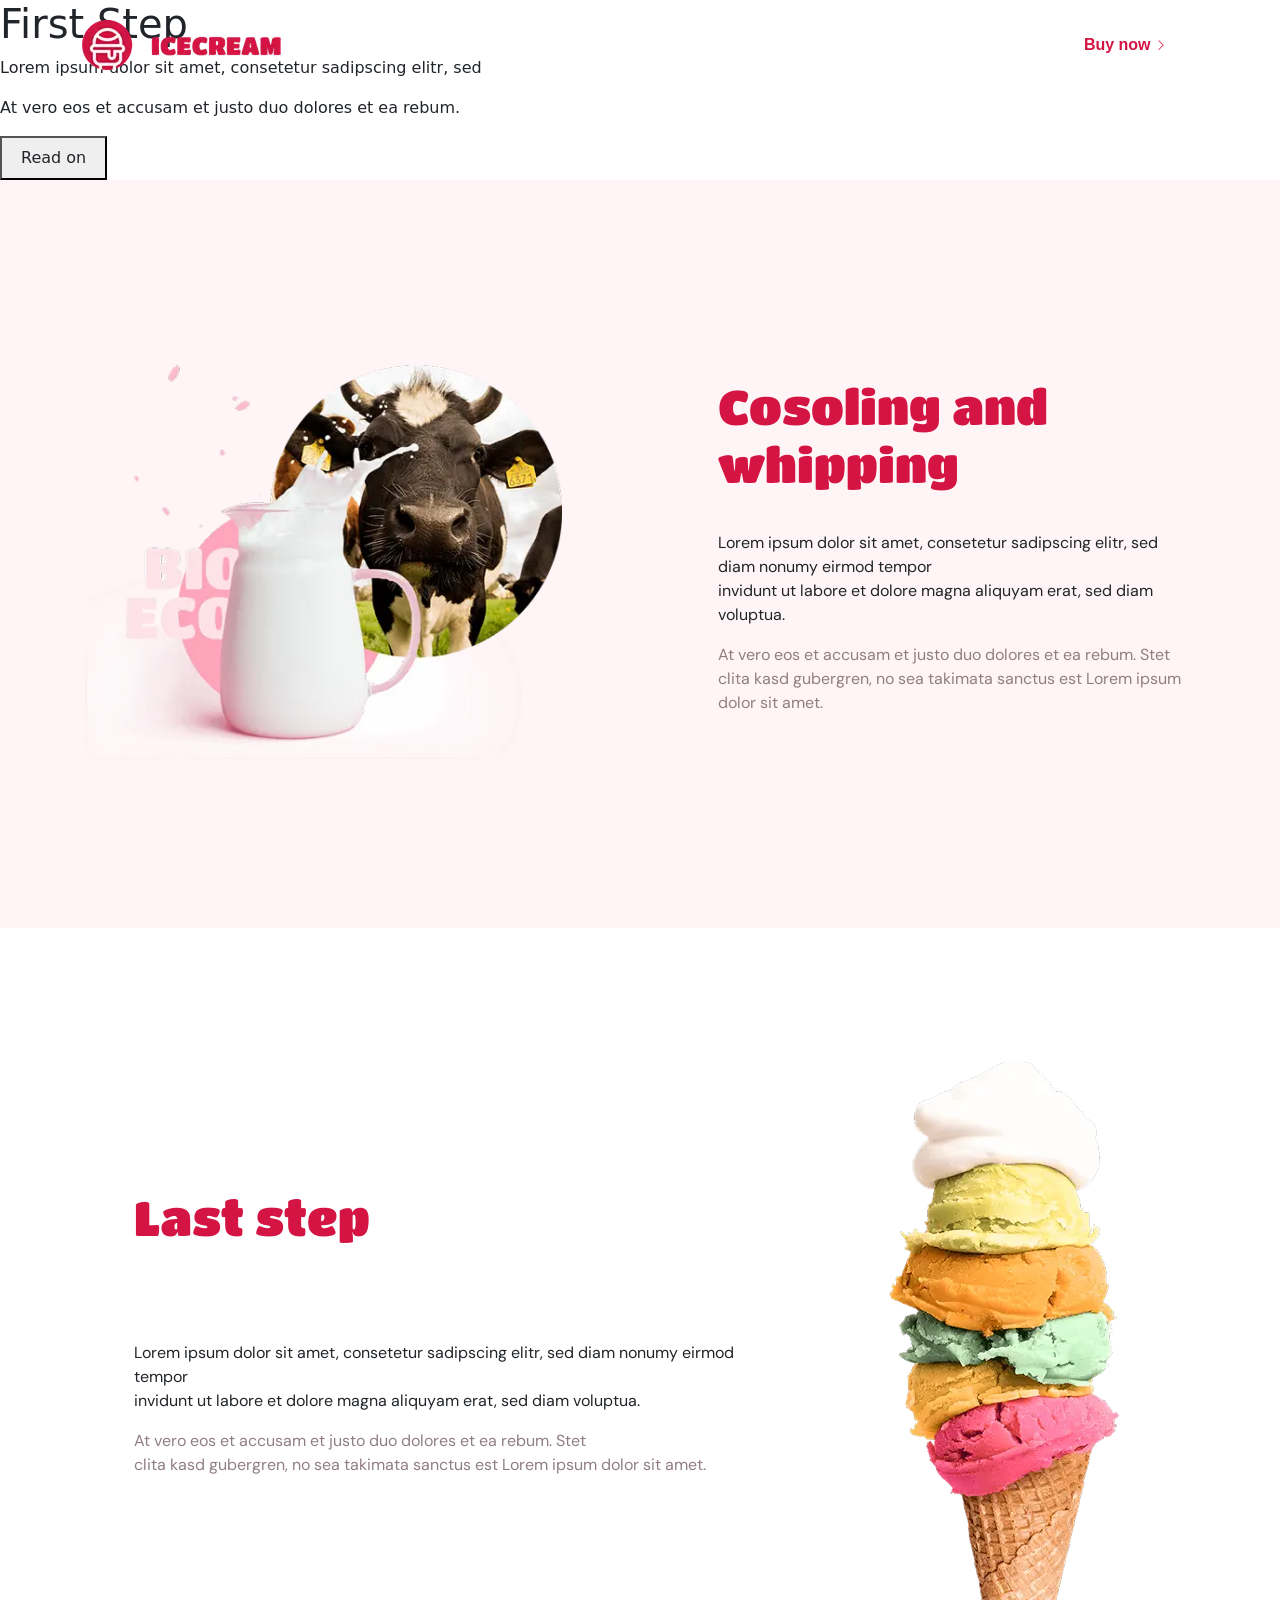
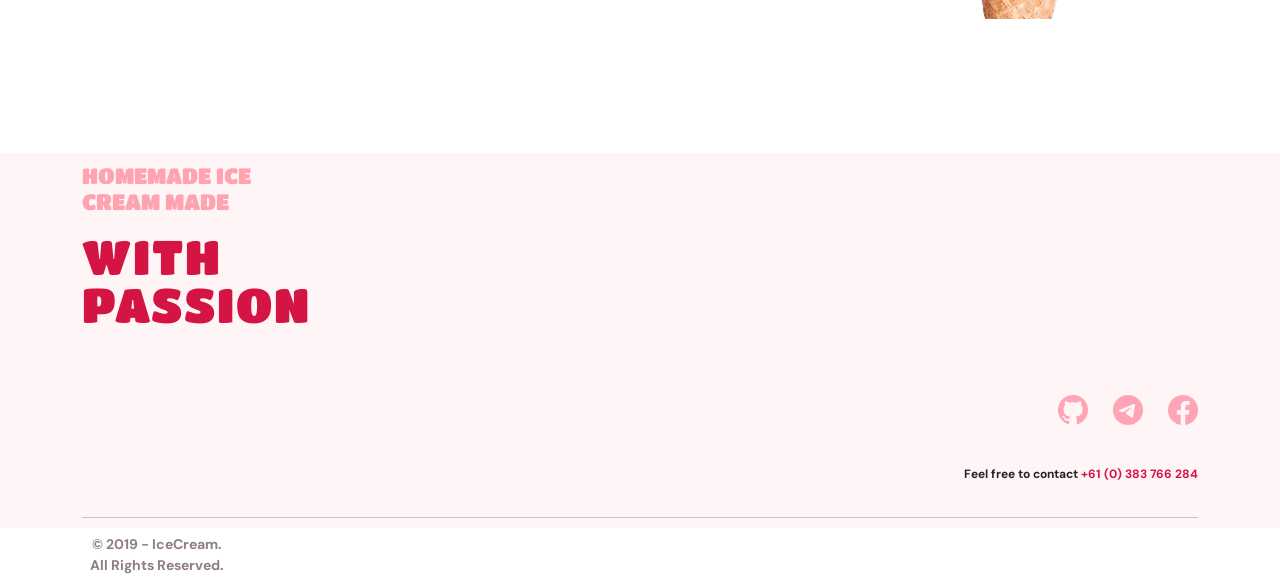
==== commit 800291ed: "=> step - footer блаблабла блеблебле блюблюблю" ====
--- a/steps.html
+++ b/steps.html
@@ -84,8 +84,27 @@
 			</div>
         </section>
     </main>
-    <footer>
-
-    </footer>
+    <footer class="footer">
+		<div class="container footer--container">
+			<div class="footer-top">
+				<div class="footer-left">
+					<h3 class="subtitle products--subtitle">HOMEMADE ICE CREAM MADE</h3>
+					<h2 class="title products--title">WITH PASSION</h2>
+				</div>
+				<div class="footer-right">
+					<div class="footer-socials">
+						<i class="bi bi-github"></i>
+						<i class="bi bi-telegram"></i>
+						<i class="bi bi-facebook"></i>
+					</div>
+					<p class="text footer--text">
+						Feel free to contact <span>+61 (0) 383 766 284</span>
+					</p>
+				</div>
+			</div>
+			<hr />
+			<p class="footer-copy">© 2019 - IceCream. All Rights Reserved.</p>
+		</div>
+	</footer>
 </body>
 </html>
--- a/css/main.css
+++ b/css/main.css
@@ -994,6 +994,11 @@
 .secondStep--text--grey {
   color: #907E82;
 }
+.secondStep--container {
+  display: flex;
+  flex-direction: column;
+  align-items: center;
+}
 
 .hidenText {
   display: none;
@@ -1007,11 +1012,39 @@
 }
 
 @media (min-width: 768px) {
+  .secondStep--title {
+    font-size: 48px;
+  }
   .hidenText {
     display: block;
   }
   .readMore {
     display: none;
+  }
+}
+@media (min-width: 1024px) {
+  .secondStep {
+    display: flex;
+    flex-direction: row;
+    text-align: start;
+  }
+  .secondStep--paragraph {
+    order: 2;
+    width: 480px;
+  }
+  .secondStep--title {
+    font-size: 48px;
+  }
+  .secondStep--img {
+    order: 1;
+    width: 480px;
+  }
+  .secondStep--container {
+    display: flex;
+    flex-direction: row;
+    justify-content: space-between;
+    gap: 80px;
+    align-items: center;
   }
 }
 .lastStep {
@@ -1036,6 +1069,12 @@
 }
 .lastStep--text--grey {
   color: #907E82;
+}
+.lastStep--container {
+  display: flex;
+  flex-direction: column;
+  align-items: center;
+  justify-content: center;
 }
 .lastStep--icecream {
   display: none;
@@ -1046,6 +1085,7 @@
     display: flex;
     flex-direction: row;
     text-align: start;
+    gap: 60px;
   }
   .lastStep--paragraph {
     width: 300px;
@@ -1053,6 +1093,23 @@
   .lastStep--icecream {
     display: block;
     width: 257px;
+  }
+  .lastStep--container {
+    display: flex;
+    flex-direction: row;
+    justify-content: space-around;
+    align-items: center;
+  }
+  .lastStep--title {
+    font-size: 48px;
+  }
+}
+@media (min-width: 1024px) {
+  .lastStep--paragraph {
+    width: 650px;
+  }
+  .lastStep--title {
+    margin-bottom: 95px;
   }
 }
 .modal-loc {
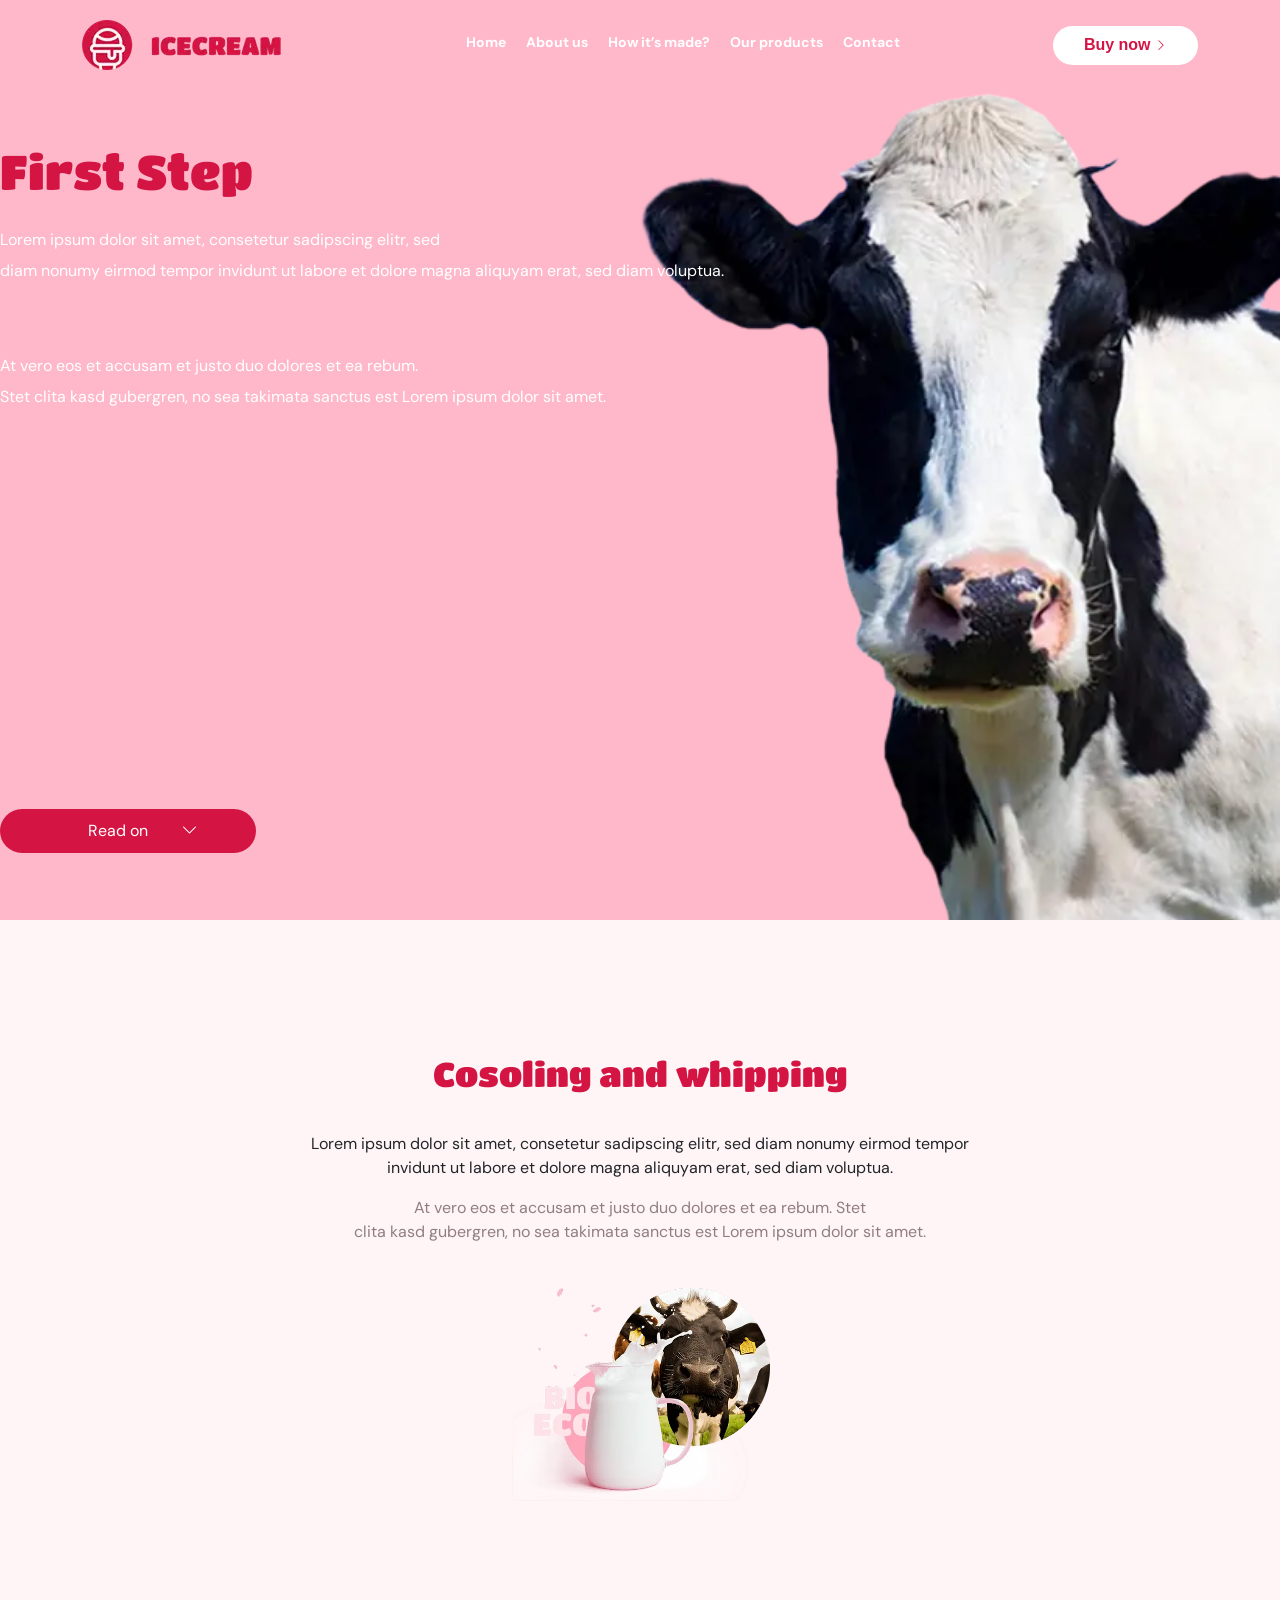
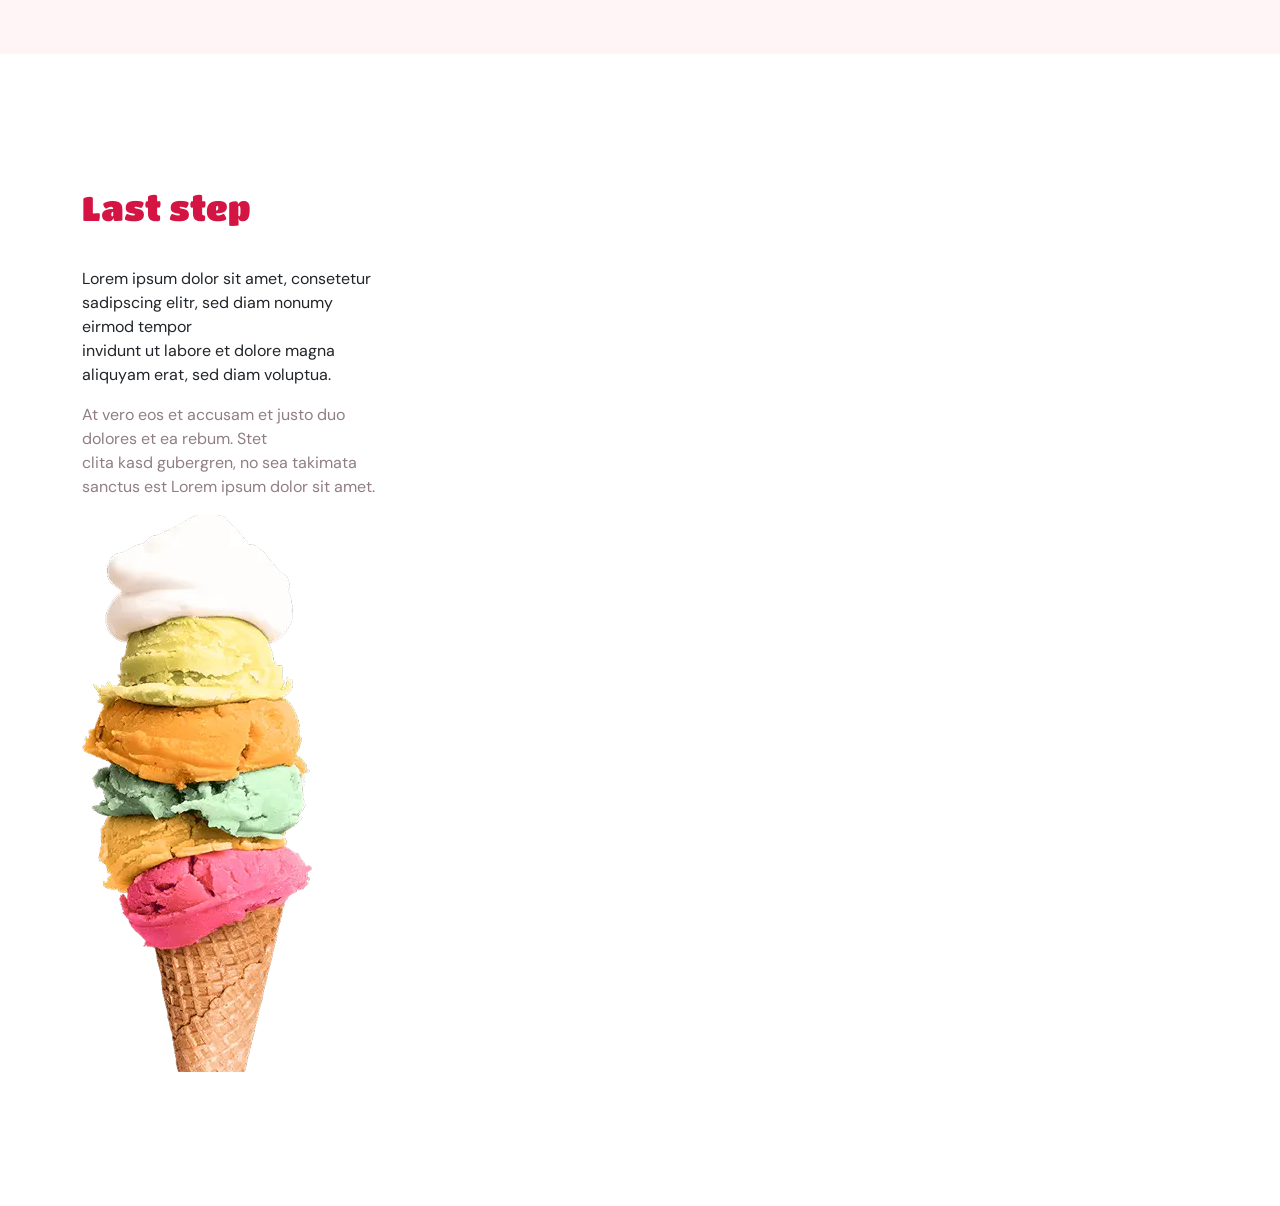
==== commit 3ce8aeea: "." ====
--- a/steps.html
+++ b/steps.html
@@ -54,10 +54,10 @@
         <section class="hero2">
             <div class="text-holder">
                 <h1 class="title">First Step</h1>
-                <p class="text--light">Lorem ipsum dolor sit amet, consetetur sadipscing elitr, sed</p>
-                <p class="text--light">At vero eos et accusam et justo duo dolores et ea rebum.</p>
-                <button>
-                    <a href="#" class="btn read-on-link">Read on</a>
+                <p class="text--light">Lorem ipsum dolor sit amet, consetetur sadipscing elitr, sed <span class="hidden-text">diam nonumy eirmod tempor invidunt ut labore et dolore magna aliquyam erat, sed diam voluptua.</span></p>
+                <p class="text--light">At vero eos et accusam et justo duo dolores et ea rebum. <span class="hidden-text">Stet clita kasd gubergren, no sea takimata sanctus est Lorem ipsum dolor sit amet.</span></p>
+			    <button>
+                    <a href="#" class="btn read-on-link">Read on <i class="bi bi-chevron-down"></i></a>
                 </button>
             </div>
         </section>
@@ -84,27 +84,8 @@
 			</div>
         </section>
     </main>
-    <footer class="footer">
-		<div class="container footer--container">
-			<div class="footer-top">
-				<div class="footer-left">
-					<h3 class="subtitle products--subtitle">HOMEMADE ICE CREAM MADE</h3>
-					<h2 class="title products--title">WITH PASSION</h2>
-				</div>
-				<div class="footer-right">
-					<div class="footer-socials">
-						<i class="bi bi-github"></i>
-						<i class="bi bi-telegram"></i>
-						<i class="bi bi-facebook"></i>
-					</div>
-					<p class="text footer--text">
-						Feel free to contact <span>+61 (0) 383 766 284</span>
-					</p>
-				</div>
-			</div>
-			<hr />
-			<p class="footer-copy">© 2019 - IceCream. All Rights Reserved.</p>
-		</div>
-	</footer>
+    <footer>
+
+    </footer>
 </body>
 </html>
--- a/css/main.css
+++ b/css/main.css
@@ -78,6 +78,10 @@
     font-size: 12px;
   }
 }
+.header .header--btn:hover {
+  background-color: #ECEBEB;
+  color: #d41443;
+}
 .header .header-nav {
   display: flex;
   flex-direction: row;
@@ -235,9 +239,17 @@
     padding: 10px 20px;
   }
 }
+.hero .hero--container .btn:hover {
+  background-color: #ECEBEB;
+  color: #d41443;
+}
 .hero .hero--container .pink--btn {
   background-color: #d41443;
   color: #ffffff;
+}
+.hero .hero--container .pink--btn:hover {
+  background-color: #d41443;
+  color: #ffd2d2;
 }
 .hero .milk-holder {
   display: none;
@@ -860,19 +872,32 @@
   background-color: #FFF5F6;
   font-family: "DM Sans", sans-serif;
 }
+@media (min-width: 768px) {
+  .locations {
+    height: 700px;
+  }
+}
 .locations--container {
+  width: 100%;
+  height: 100%;
   display: flex;
   flex-direction: column;
   align-items: center;
-  gap: 30px;
+  gap: 80px;
 }
 .locations-buttons {
   display: flex;
   flex-direction: column;
   gap: 10px;
 }
+@media (min-width: 768px) {
+  .locations-buttons {
+    flex-direction: row;
+    gap: 15px;
+  }
+}
 .locations-buttons .btn {
-  font-weight: 700;
+  font-weight: 600;
   font-size: 16px;
   line-height: 100%;
   letter-spacing: 0%;
@@ -881,12 +906,24 @@
   border-radius: 22px;
   padding: 12px 20px;
 }
+@media (min-width: 768px) {
+  .locations-buttons .btn {
+    padding: 12px 30px;
+  }
+}
 .locations-buttons .location--btn-red {
   background-color: #d41443;
   color: #ffffff;
 }
+.locations-buttons .location--btn-red:hover {
+  color: #ffd2d2;
+}
 .locations-buttons .location--btn-white {
   background-color: #ffffff;
+  color: #d41443;
+}
+.locations-buttons .location--btn-white:hover {
+  background-color: #ECEBEB;
   color: #d41443;
 }
 .locations-list {
@@ -915,6 +952,28 @@
   background-color: #ffffff;
   border-radius: 24px;
   box-shadow: 0 2px 20px rgba(255, 184, 202, 0.2117647059);
+}
+@media (min-width: 768px) {
+  .locations-list .location-card {
+    height: 544px;
+    padding: 40px 26px 26px 26px;
+    gap: 8px;
+  }
+  .locations-list .location-card .card-title, .locations-list .location-card .card--text, .locations-list .location-card .schedule, .locations-list .location-card .hours {
+    font-size: 14px;
+  }
+}
+@media (min-width: 1024px) {
+  .locations-list .location-card {
+    width: 290px;
+    height: 572px;
+  }
+}
+@media (min-width: 1200px) {
+  .locations-list .location-card {
+    width: 330px;
+    height: 572px;
+  }
 }
 .locations-list .location-card .card-type {
   padding: 2px 25px;
@@ -928,6 +987,12 @@
   color: white;
   border-radius: 4px;
 }
+@media (min-width: 768px) {
+  .locations-list .location-card .card-type {
+    font-size: 16px;
+    padding: 5px 15px;
+  }
+}
 .locations-list .location-card .truck--type {
   background-color: #c2e297;
 }
@@ -944,6 +1009,16 @@
   line-height: 18px;
   letter-spacing: 0%;
   color: rgb(144, 126, 130);
+}
+@media (min-width: 768px) {
+  .locations-list .location-card .card--text {
+    line-height: 183%;
+  }
+}
+@media (min-width: 768px) {
+  .locations-list .location-card .card--text-lorem {
+    line-height: 166%;
+  }
 }
 .locations-list .location-card hr {
   width: 100%;
@@ -965,7 +1040,104 @@
   color: #ffb8ca;
   margin: -8px 0 20px 0;
 }
-
+@media (min-width: 768px) {
+  .locations-list .location-card .card-title, .locations-list .location-card .card--text, .locations-list .location-card .schedule, .locations-list .location-card .hours {
+    font-size: 14px;
+  }
+}
+@media (min-width: 1024px) {
+  .locations-list .location-card .card-title, .locations-list .location-card .card--text, .locations-list .location-card .schedule, .locations-list .location-card .hours {
+    font-size: 16px;
+  }
+}
+
+.hero2 {
+  display: flex;
+  flex-direction: column;
+  justify-content: center;
+  background-image: url(/image/hero-cow-phone.webp);
+  background-repeat: no-repeat;
+  background-position: right bottom;
+  background-size: contain;
+  background-color: #ffb8ca;
+  padding-top: 75px;
+  padding-bottom: 27px;
+  text-align: center;
+}
+.hero2 .text-holder .title {
+  color: #d41443;
+  font-size: 34px;
+  font-family: "Titan One";
+  margin-bottom: 22px;
+}
+.hero2 .text-holder .text--light {
+  color: #ffffff;
+  font-size: 16px;
+  font-family: "DM Sans";
+  font-style: bold;
+  display: flex;
+  flex-direction: column;
+  gap: 7px;
+}
+.hero2 .text-holder .hidden-text {
+  display: none;
+}
+.hero2 .text-holder button {
+  background-color: #d41443;
+  width: 256px;
+  height: 44px;
+  border: none;
+  border-radius: 22px;
+  text-align: center;
+  margin-top: 329px;
+}
+.hero2 .text-holder button a {
+  color: #ffffff;
+  font-family: "DM Sans";
+  font-size: 16px;
+  margin-left: 30px;
+}
+.hero2 .text-holder button i {
+  margin-left: 30px;
+}
+
+@media (min-width: 768px) {
+  .hero2 {
+    background-image: url(/image/hero-cow-tablet.webp);
+    background-repeat: no-repeat;
+    background-position: right bottom;
+    background-size: contain;
+    padding-top: 142px;
+    padding-bottom: 67px;
+    text-align: start;
+  }
+  .hero2 .text-holder .title {
+    font-size: 48px;
+    margin-bottom: 28px;
+  }
+  .hero2 .text-holder .hidden-text {
+    display: flex;
+    margin-bottom: 55px;
+  }
+  .hero2 .text-holder button {
+    background-color: #d41443;
+    width: 256px;
+    height: 44px;
+    border: none;
+    border-radius: 22px;
+    text-align: center;
+    margin: none;
+  }
+  .hero2 .text-holder button a {
+    color: #ffffff;
+    font-family: "DM Sans";
+    font-size: 16px;
+    margin-left: 30px;
+  }
+  .hero2 .text-holder button i {
+    margin-left: 30px;
+  }
+}
 .secondStep {
   padding-block: 134px;
   text-align: center;
@@ -994,11 +1166,6 @@
 .secondStep--text--grey {
   color: #907E82;
 }
-.secondStep--container {
-  display: flex;
-  flex-direction: column;
-  align-items: center;
-}
 
 .hidenText {
   display: none;
@@ -1012,39 +1179,11 @@
 }
 
 @media (min-width: 768px) {
-  .secondStep--title {
-    font-size: 48px;
-  }
   .hidenText {
     display: block;
   }
   .readMore {
     display: none;
-  }
-}
-@media (min-width: 1024px) {
-  .secondStep {
-    display: flex;
-    flex-direction: row;
-    text-align: start;
-  }
-  .secondStep--paragraph {
-    order: 2;
-    width: 480px;
-  }
-  .secondStep--title {
-    font-size: 48px;
-  }
-  .secondStep--img {
-    order: 1;
-    width: 480px;
-  }
-  .secondStep--container {
-    display: flex;
-    flex-direction: row;
-    justify-content: space-between;
-    gap: 80px;
-    align-items: center;
   }
 }
 .lastStep {
@@ -1069,12 +1208,6 @@
 }
 .lastStep--text--grey {
   color: #907E82;
-}
-.lastStep--container {
-  display: flex;
-  flex-direction: column;
-  align-items: center;
-  justify-content: center;
 }
 .lastStep--icecream {
   display: none;
@@ -1085,7 +1218,6 @@
     display: flex;
     flex-direction: row;
     text-align: start;
-    gap: 60px;
   }
   .lastStep--paragraph {
     width: 300px;
@@ -1093,23 +1225,6 @@
   .lastStep--icecream {
     display: block;
     width: 257px;
-  }
-  .lastStep--container {
-    display: flex;
-    flex-direction: row;
-    justify-content: space-around;
-    align-items: center;
-  }
-  .lastStep--title {
-    font-size: 48px;
-  }
-}
-@media (min-width: 1024px) {
-  .lastStep--paragraph {
-    width: 650px;
-  }
-  .lastStep--title {
-    margin-bottom: 95px;
   }
 }
 .modal-loc {
@@ -1139,26 +1254,6 @@
   flex-direction: row;
   justify-content: space-between;
 }
-.modal-content .modalka .btn {
-  font-weight: 700;
-  font-size: 16px;
-  line-height: 100%;
-  letter-spacing: 0%;
-  text-align: center;
-  vertical-align: middle;
-  border-radius: 22px;
-  padding: 12px 20px;
-}
-.modal-content .modalka--btn-red {
-  background-color: #d41443;
-  color: #ffffff;
-  margin-bottom: 20px;
-  margin-top: 70px;
-}
-.modal-content .modalka--btn-white {
-  background-color: #ffffff;
-  color: #d41443;
-}
 .modal-content .modalka-left {
   display: flex;
   flex-direction: column;
@@ -1200,17 +1295,92 @@
 }
 
 .footer {
+  width: 100%;
   background-color: #FFF5F6;
-  height: 375px;
-  padding: 10px;
+  height: 370px;
+  padding: 0 10px;
+}
+@media (min-width: 768px) {
+  .footer {
+    height: 400px;
+  }
+}
+@media (min-width: 1024px) {
+  .footer {
+    height: 300px;
+  }
+}
+@media (min-width: 768px) {
+  .footer-top {
+    display: flex;
+    justify-content: space-between;
+    align-items: baseline;
+    margin-bottom: 130px;
+  }
+}
+@media (min-width: 1024px) {
+  .footer-top {
+    margin-bottom: 80px;
+  }
+}
+.footer--container {
+  width: 100%;
 }
 .footer-left {
   width: 234px;
 }
+@media (min-width: 768px) {
+  .footer-left {
+    width: 340px;
+  }
+}
+@media (min-width: 1024px) {
+  .footer-left {
+    width: 474px;
+  }
+}
+.footer--subtitle {
+  font-family: "Titan One", cursive;
+  font-size: 18px;
+  font-weight: 400;
+  line-height: 1.2;
+  text-transform: uppercase;
+  color: #ffa3b1;
+  margin-bottom: 15px;
+}
+@media (min-width: 768px) {
+  .footer--subtitle {
+    font-size: 26px;
+  }
+}
+@media (min-width: 1024px) {
+  .footer--subtitle {
+    font-size: 30px;
+  }
+}
+.footer--title {
+  font-family: "Titan One", cursive;
+  font-size: 34px;
+  font-weight: 400;
+  line-height: 1;
+  text-transform: uppercase;
+  color: #d41443;
+  letter-spacing: 0.04em;
+  margin: 0;
+}
+@media (min-width: 768px) {
+  .footer--title {
+    font-size: 48px;
+  }
+}
+@media (min-width: 1024px) {
+  .footer--title {
+    font-size: 58px;
+  }
+}
 .footer-right {
   display: flex;
   flex-direction: column;
-  align-items: flex-end;
   gap: 30px;
   margin-top: 30px;
 }
@@ -1231,6 +1401,19 @@
 }
 .footer--text span {
   color: #d41443;
+}
+@media (min-width: 768px) {
+  .footer--text {
+    font-size: 14px;
+  }
+}
+@media (min-width: 1024px) {
+  .footer--text {
+    font-size: 16px;
+  }
+}
+.footer hr {
+  border: 1px solid rgb(212, 212, 212);
 }
 .footer-copy {
   display: flex;
@@ -1243,4 +1426,10 @@
   letter-spacing: 0%;
   text-align: center;
   color: #907E82;
+}
+@media (min-width: 768px) {
+  .footer-copy {
+    width: 276px;
+    line-height: 186%;
+  }
 }
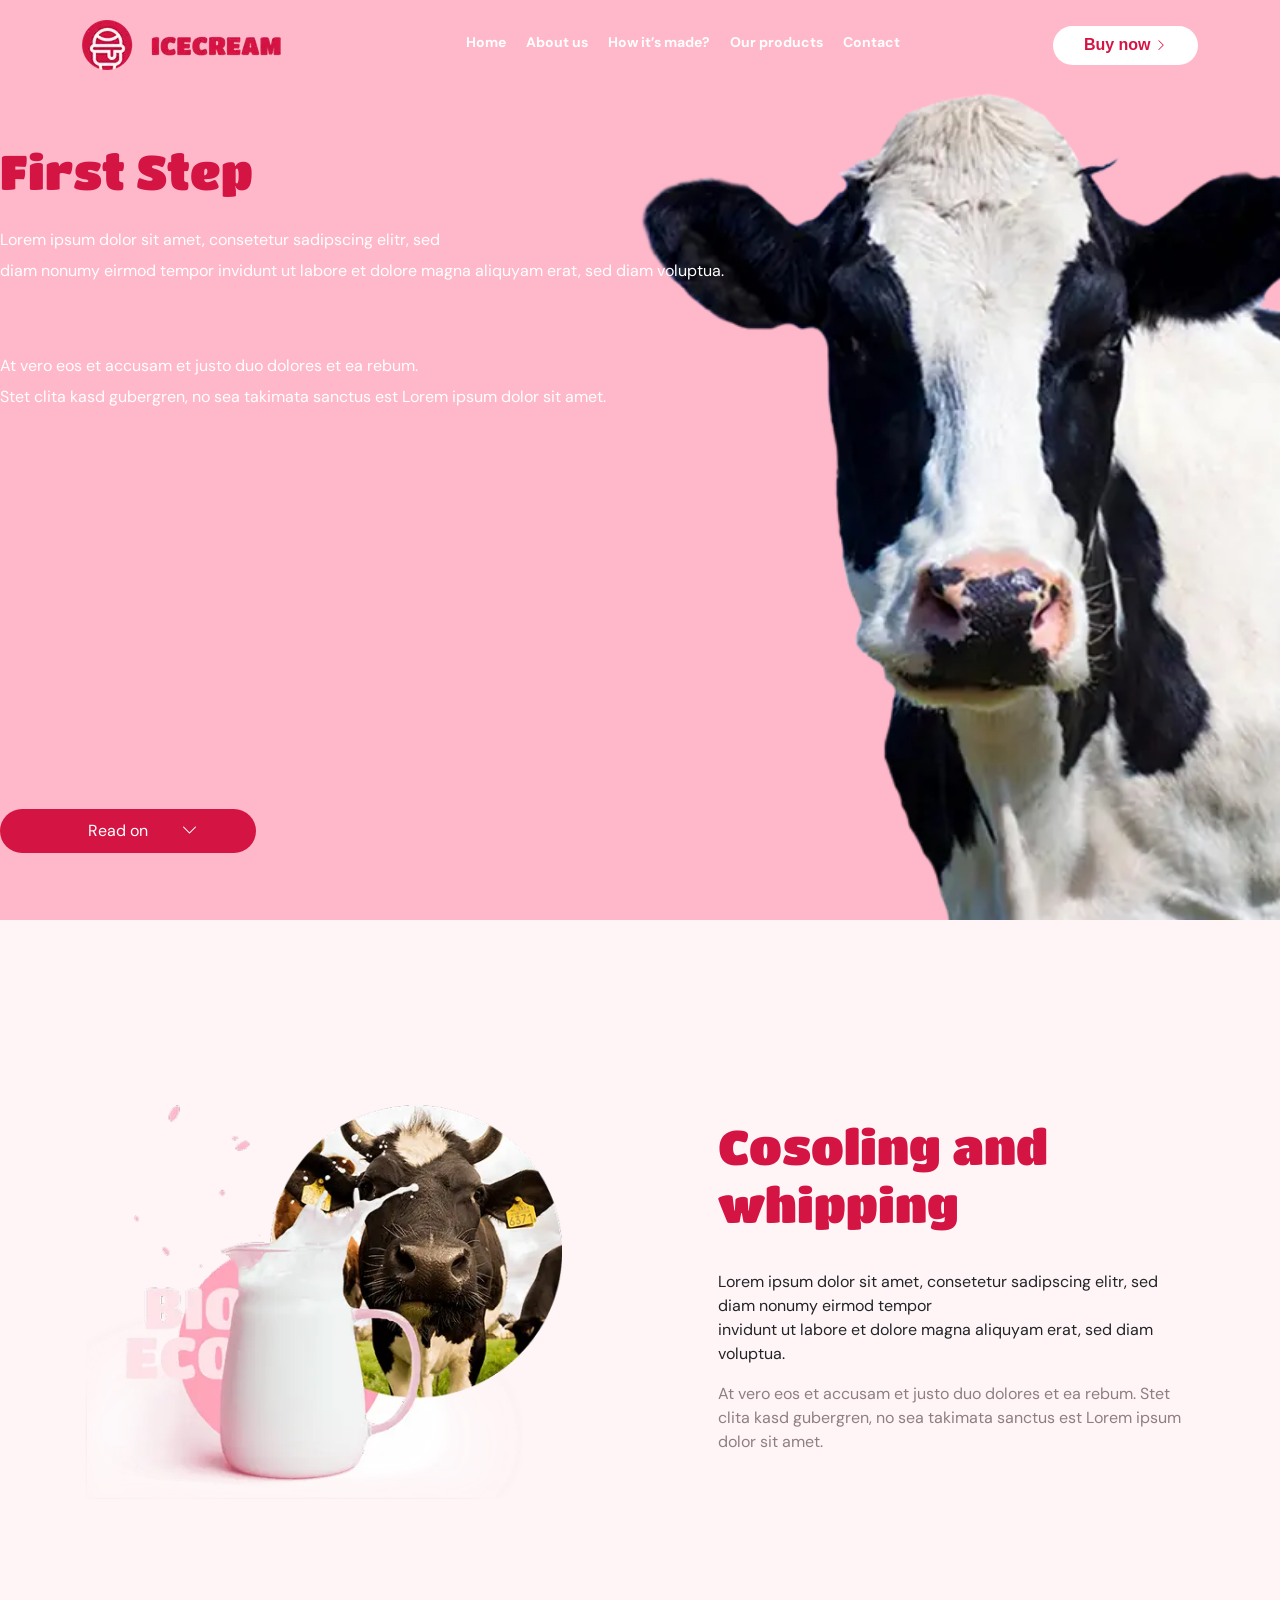
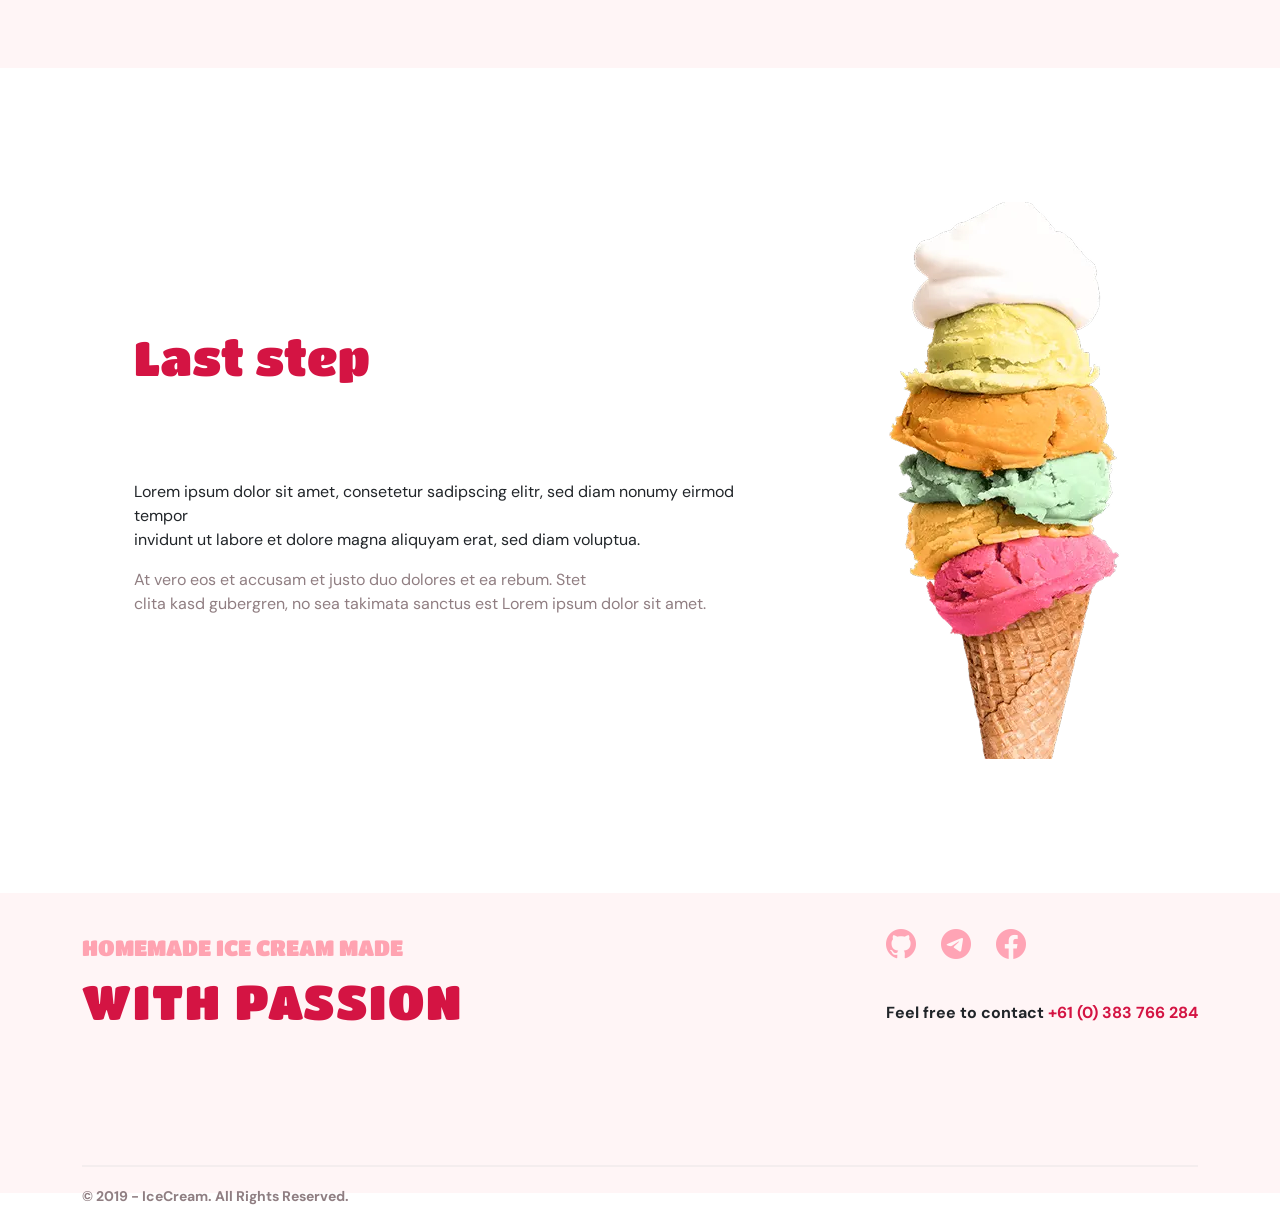
==== commit bd564cb9: "Merge branch 'main' of https://github.com/lamb-holy/iceCreamPink-project" ====
--- a/steps.html
+++ b/steps.html
@@ -84,8 +84,27 @@
 			</div>
         </section>
     </main>
-    <footer>
-
-    </footer>
+    <footer class="footer">
+		<div class="container footer--container">
+			<div class="footer-top">
+				<div class="footer-left">
+					<h3 class="subtitle products--subtitle">HOMEMADE ICE CREAM MADE</h3>
+					<h2 class="title products--title">WITH PASSION</h2>
+				</div>
+				<div class="footer-right">
+					<div class="footer-socials">
+						<i class="bi bi-github"></i>
+						<i class="bi bi-telegram"></i>
+						<i class="bi bi-facebook"></i>
+					</div>
+					<p class="text footer--text">
+						Feel free to contact <span>+61 (0) 383 766 284</span>
+					</p>
+				</div>
+			</div>
+			<hr />
+			<p class="footer-copy">© 2019 - IceCream. All Rights Reserved.</p>
+		</div>
+	</footer>
 </body>
 </html>
--- a/css/main.css
+++ b/css/main.css
@@ -570,6 +570,58 @@
   overflow: hidden;
 }
 
+.modal-qq {
+  display: none;
+  position: fixed;
+  z-index: 1000;
+  left: 0;
+  top: 0;
+  width: 100%;
+  height: 100%;
+  background: rgba(0, 0, 0, 0.5);
+  justify-content: center;
+  align-items: center;
+}
+.modal-qq-content {
+  background: #ff0033;
+  border-radius: 20px;
+  padding: 30px;
+  width: 600px;
+  position: relative;
+  color: #fff;
+}
+.modal-qq .close-btn {
+  position: absolute;
+  top: 15px;
+  right: 20px;
+  font-size: 28px;
+  cursor: pointer;
+}
+.modal-qq-inner {
+  display: flex;
+  gap: 20px;
+  align-items: center;
+}
+.modal-qq-left img {
+  width: 200px;
+  border-radius: 50%;
+}
+.modal-qq-right h3 {
+  font-size: 18px;
+  margin-bottom: 10px;
+}
+.modal-qq-right ul {
+  margin-bottom: 20px;
+}
+.modal-qq-right ul li {
+  list-style: disc;
+  margin-left: 20px;
+}
+.modal-qq-right p {
+  font-size: 14px;
+  line-height: 1.4;
+}
+
 .howmade {
   display: flex;
   flex-direction: column;
@@ -801,7 +853,7 @@
 }
 @media (min-width: 1024px) {
   .gallery-photo {
-    bottom: 310px;
+    bottom: 380px;
   }
 }
 .reviews {
@@ -821,10 +873,7 @@
   width: 280px;
   height: 308px;
   display: block;
-  background-color: #fafafa;
-  background-image: url("../images/linesBackground.webp");
-  background-repeat: no-repeat;
-  background-position: center;
+  background-image: url("../images/bg-reviews.webp");
   padding: 80px 50px 50px 50px;
   margin-block: 40px;
   font-weight: 600;
@@ -1166,6 +1215,11 @@
 .secondStep--text--grey {
   color: #907E82;
 }
+.secondStep--container {
+  display: flex;
+  flex-direction: column;
+  align-items: center;
+}
 
 .hidenText {
   display: none;
@@ -1179,11 +1233,39 @@
 }
 
 @media (min-width: 768px) {
+  .secondStep--title {
+    font-size: 48px;
+  }
   .hidenText {
     display: block;
   }
   .readMore {
     display: none;
+  }
+}
+@media (min-width: 1024px) {
+  .secondStep {
+    display: flex;
+    flex-direction: row;
+    text-align: start;
+  }
+  .secondStep--paragraph {
+    order: 2;
+    width: 480px;
+  }
+  .secondStep--title {
+    font-size: 48px;
+  }
+  .secondStep--img {
+    order: 1;
+    width: 480px;
+  }
+  .secondStep--container {
+    display: flex;
+    flex-direction: row;
+    justify-content: space-between;
+    gap: 80px;
+    align-items: center;
   }
 }
 .lastStep {
@@ -1208,6 +1290,12 @@
 }
 .lastStep--text--grey {
   color: #907E82;
+}
+.lastStep--container {
+  display: flex;
+  flex-direction: column;
+  align-items: center;
+  justify-content: center;
 }
 .lastStep--icecream {
   display: none;
@@ -1218,6 +1306,7 @@
     display: flex;
     flex-direction: row;
     text-align: start;
+    gap: 60px;
   }
   .lastStep--paragraph {
     width: 300px;
@@ -1226,74 +1315,64 @@
     display: block;
     width: 257px;
   }
-}
-.modal-loc {
+  .lastStep--container {
+    display: flex;
+    flex-direction: row;
+    justify-content: space-around;
+    align-items: center;
+  }
+  .lastStep--title {
+    font-size: 48px;
+  }
+}
+@media (min-width: 1024px) {
+  .lastStep--paragraph {
+    width: 650px;
+  }
+  .lastStep--title {
+    margin-bottom: 95px;
+  }
+}
+.modal--loc {
   display: none;
   position: fixed;
+  z-index: 1000;
+  left: 0;
   top: 0;
-  left: 0;
   width: 100%;
   height: 100%;
-  background: rgba(0, 0, 0, 0.6);
-  justify-content: center;
-  align-items: center;
-}
-
-.modal-content {
-  background: linear-gradient(135deg, #fff4f4, rgb(252, 232, 232));
+  background-color: rgba(0, 0, 0, 0.5);
+}
+
+.modal-content--loc {
+  background-color: #fff;
+  margin: 10% auto;
+  padding: 20px;
+  width: 600px;
+  max-width: 600px;
+  height: 350px;
   position: relative;
-  max-width: 680px;
-  height: 440px;
-  border-radius: 50px;
-  padding: 30px 50px;
-}
-.modal-content .modalka {
-  width: 100%;
-  height: 100%;
-  display: flex;
-  flex-direction: row;
-  justify-content: space-between;
-}
-.modal-content .modalka-left {
-  display: flex;
-  flex-direction: column;
-  align-items: flex-start;
-}
-.modal-content .modalka-right {
-  height: 120%;
-}
-.modal-content .modalka--title {
-  font-family: "Titan One", cursive;
-  font-weight: 400;
-  font-size: 58px;
-  line-height: 100%;
-  letter-spacing: 4%;
-  text-align: right;
-  color: #d41443;
-}
-.modal-content .modalka--text {
-  font-family: "DM Sans", sans-serif;
-  font-weight: 700;
-  font-style: Bold;
-  font-size: 16px;
-  line-height: 176%;
-  letter-spacing: 4%;
-  color: rgb(0, 0, 0);
-  margin-top: 35px;
-}
-.modal-content .path-img {
-  width: 90%;
-  height: 85%;
-}
-
-#closeModal-loc {
+  animation: modalOpen 0.3s;
+}
+
+.close-btn--loc {
   position: absolute;
   top: 10px;
   right: 15px;
+  font-size: 24px;
   cursor: pointer;
-  font-size: 20px;
-}
-
+}
+
+@keyframes modalOpen {
+  from {
+    opacity: 0;
+    transform: translateY(-50px);
+  }
+  to {
+    opacity: 1;
+    transform: translateY(0);
+  }
+}
 .footer {
   width: 100%;
   background-color: #FFF5F6;
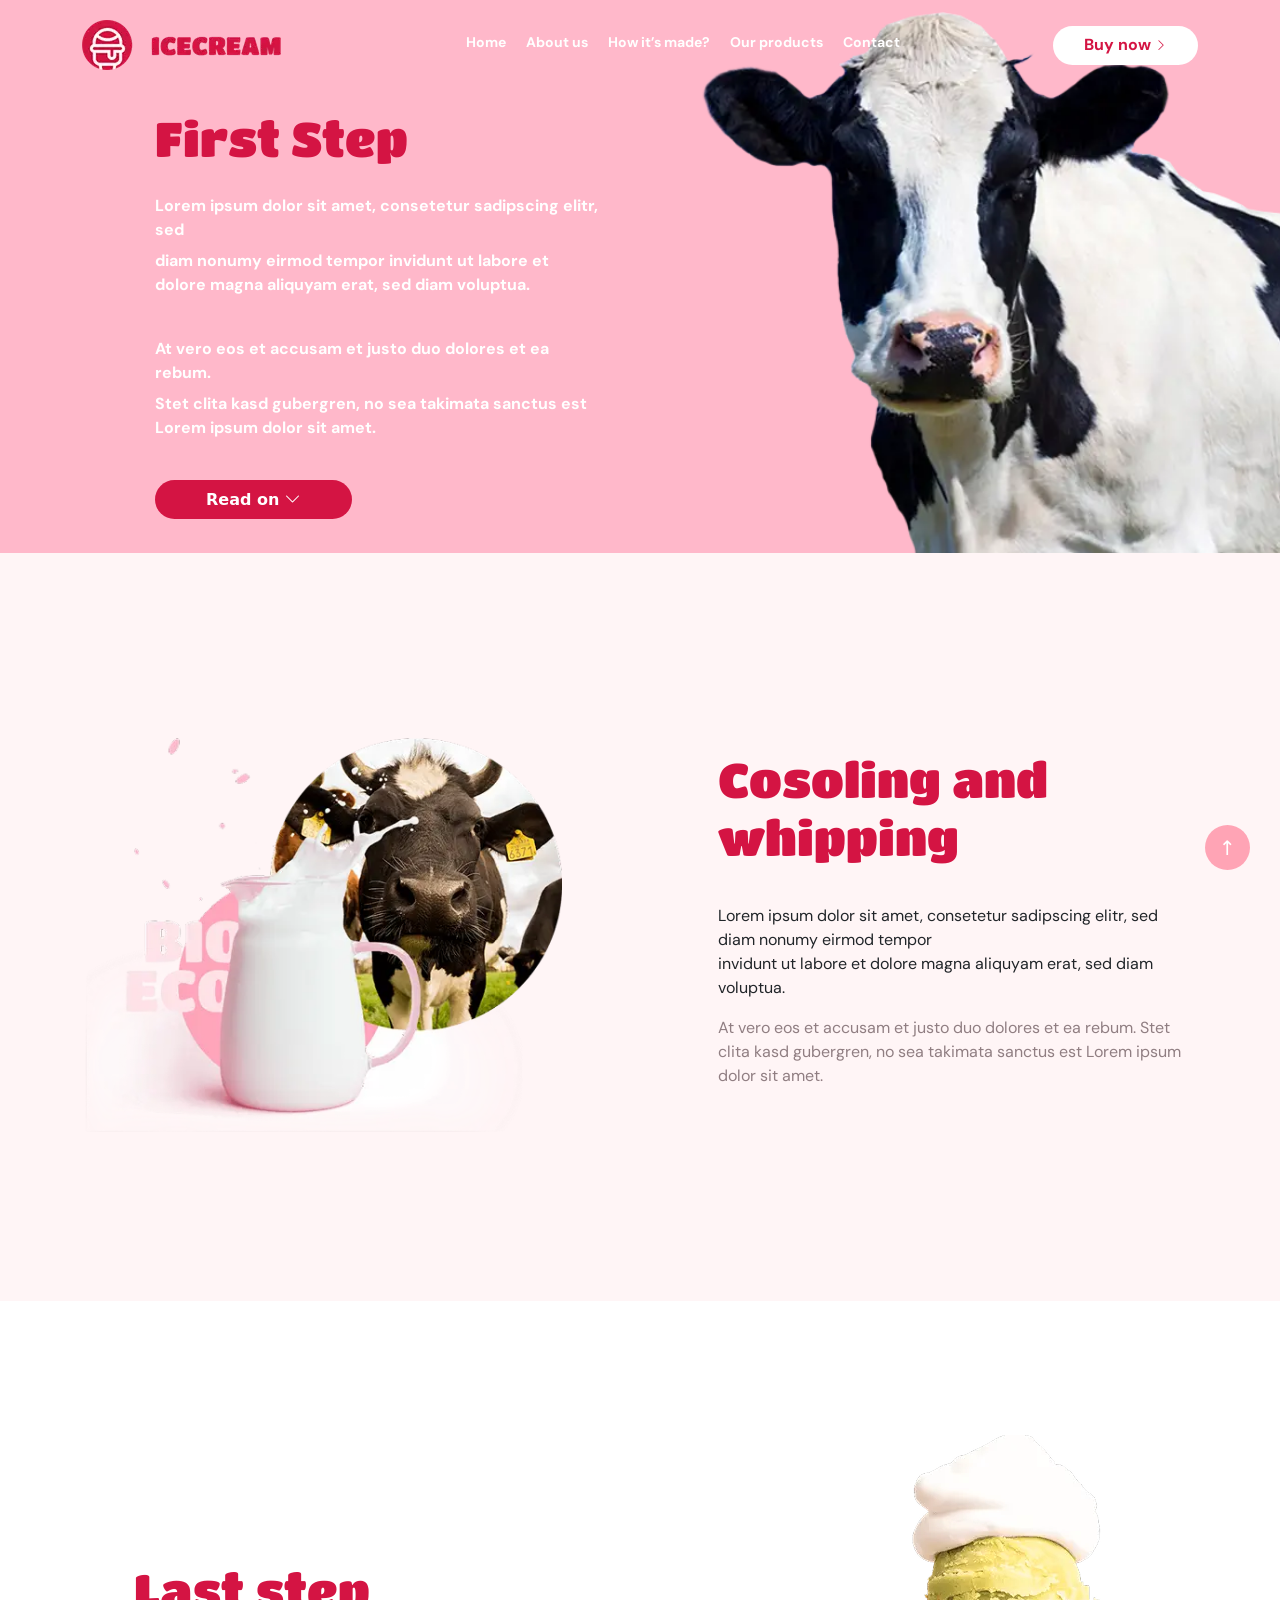
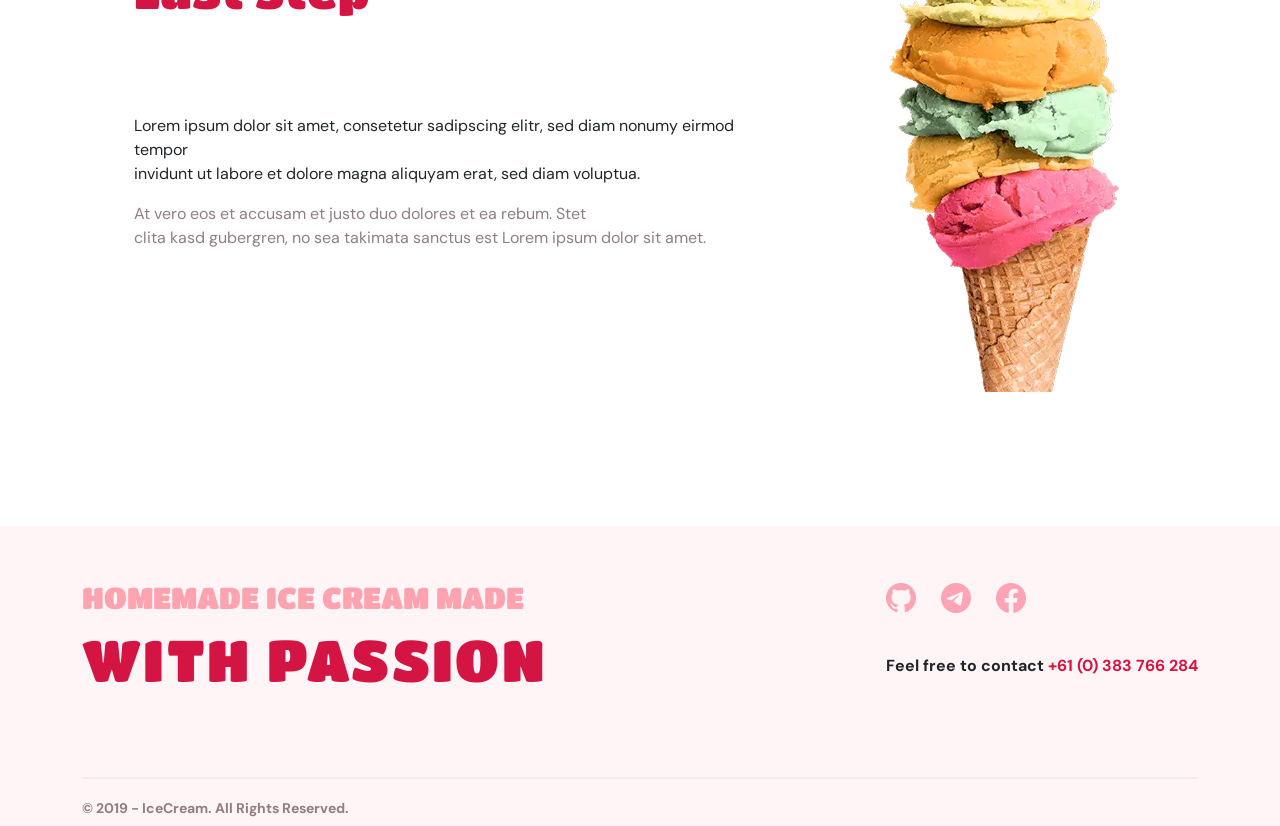
==== commit 10828849: "from now on, I'M NOT A SLAVE ANYMORE! (almost)" ====
--- a/steps.html
+++ b/steps.html
@@ -3,7 +3,7 @@
 <head>
     <meta charset="UTF-8">
     <meta name="viewport" content="width=device-width, initial-scale=1.0">
-    <title>Document</title>
+    <title>IceCream - How We Made</title>
 	<link rel="stylesheet" href="./css/main.css">
 	<link rel="stylesheet" href="https://cdn.jsdelivr.net/npm/bootstrap-icons@1.8.1/font/bootstrap-icons.css" />
 	<link href="https://cdn.jsdelivr.net/npm/bootstrap@5.1.3/dist/css/bootstrap.min.css" rel="stylesheet" />
@@ -25,40 +25,64 @@
 			<nav class="header-nav">
 				<ul class="header-list">
 					<li class="header-item">
-						<a class="header-link" href="#">Home</a>
+						<a class="header-link" href="index.html">Home</a>
 					</li>
 					<li class="header-item">
-						<a class="header-link" href="#">About us</a>
+						<a class="header-link" href="#reviews">About us</a>
 					</li>
 					<li class="header-item">
-						<a class="header-link" href="#">How it’s made?</a>
+						<a class="header-link" href="#howmade">How it’s made?</a>
 					</li>
 					<li class="header-item">
-						<a class="header-link" href="#">Our products</a>
+						<a class="header-link" href="#products">Our products</a>
 					</li>
 					<li class="header-item">
-						<a class="header-link" href="#">Contact</a>
+						<a class="header-link" href="#locations">Contact</a>
 					</li>
 				</ul>
 			</nav>
 			<div class="header-holder">
-				<i class="bi bi-list"></i>
+				<button class="listik" data-modal-open-header>
+					<i class="bi bi-list"></i>
+				</button>
 				<button class="btn header--btn">
 					Buy now <i class="bi bi-chevron-right"></i>
 				</button>
 			</div>
+
+			<div class="backdrop-header is-hidden-header" data-modal-header>
+				<div class="modal-header">
+					<div class="modal-header--holder">
+						<button class="btn-close-header" data-modal-close-header>
+							<i class="bi bi-x-lg"></i>
+						</button>
+						<button class="btn header--btn header--btn-modal">
+							Buy now <i class="bi bi-chevron-right"></i>
+						</button>
+						<nav class="drawer-nav">
+							<a class="drawer-nav--link" href="#">Home</a>
+							<a class="drawer-nav--link" href="#">About us</a>
+							<a class="drawer-nav--link" href="#">How it's made?</a>
+							<a class="drawer-nav--link" href="#">Our products</a>
+							<a class="drawer-nav--link" href="#">Contact</a>
+						</nav>
+					</div>
+
+				</div>
+			</div>
+
 		</div>
 	</header>
-
-    <main>
-        <section class="hero2">
+    <main>		
+		<a href="#hero2" class="scroll-top">↑</a>
+        <section id="hero2" class="hero2">
             <div class="text-holder">
-                <h1 class="title">First Step</h1>
-                <p class="text--light">Lorem ipsum dolor sit amet, consetetur sadipscing elitr, sed <span class="hidden-text">diam nonumy eirmod tempor invidunt ut labore et dolore magna aliquyam erat, sed diam voluptua.</span></p>
-                <p class="text--light">At vero eos et accusam et justo duo dolores et ea rebum. <span class="hidden-text">Stet clita kasd gubergren, no sea takimata sanctus est Lorem ipsum dolor sit amet.</span></p>
-			    <button>
-                    <a href="#" class="btn read-on-link">Read on <i class="bi bi-chevron-down"></i></a>
-                </button>
+				<div>
+					<h1 class="title">First Step</h1>
+                	<p class="text--light">Lorem ipsum dolor sit amet, consetetur sadipscing elitr, sed <span class="hidden-text">diam nonumy eirmod tempor invidunt ut labore et dolore magna aliquyam erat, sed diam voluptua.</span></p>
+                	<p class="text--light">At vero eos et accusam et justo duo dolores et ea rebum. <span class="hidden-text">Stet clita kasd gubergren, no sea takimata sanctus est Lorem ipsum dolor sit amet.</span></p>
+				</div>                
+                <a class="btn read-on-link" href="https://barefeetinthekitchen.com/homemade-ice-cream-recipe/" target="_blank">Read on <i class="bi bi-chevron-down"></i></a>
             </div>
         </section>
 		<section class="secondStep">
@@ -80,7 +104,9 @@
             	    <p class="secondStep--text--grey">At vero eos et accusam et justo duo dolores et ea rebum. Stet <span class="hidenText">clita kasd gubergren, no sea takimata sanctus est Lorem ipsum dolor sit amet.</span> </p>
 					<a href="#" class="readMore">Read More</a>
             	</div>
-				<div class="lastStep--icecream"><img src="./image/icecream.webp" alt="icecream"></div>
+				<div class="lastStep--icecream">
+					<img src="./image/icecream.webp" alt="icecream">
+				</div>
 			</div>
         </section>
     </main>
@@ -88,8 +114,8 @@
 		<div class="container footer--container">
 			<div class="footer-top">
 				<div class="footer-left">
-					<h3 class="subtitle products--subtitle">HOMEMADE ICE CREAM MADE</h3>
-					<h2 class="title products--title">WITH PASSION</h2>
+					<h3 class="subtitle footer--subtitle">HOMEMADE ICE CREAM MADE</h3>
+					<h2 class="title footer--title">WITH PASSION</h2>
 				</div>
 				<div class="footer-right">
 					<div class="footer-socials">
@@ -106,5 +132,6 @@
 			<p class="footer-copy">© 2019 - IceCream. All Rights Reserved.</p>
 		</div>
 	</footer>
+	<script src="./js/modal.js"></script>
 </body>
 </html>
--- a/css/main.css
+++ b/css/main.css
@@ -1,3 +1,14 @@
+body {
+  font-size: 14px;
+  margin: 0;
+  padding: 0;
+}
+
+main {
+  margin: 0;
+  padding: 0;
+}
+
 .header {
   position: absolute;
   top: 0;
@@ -62,13 +73,12 @@
 @media (min-width: 768px) {
   .header .header--btn {
     display: block;
-    font-family: "`DM Sans", sans-serif;
+    font-family: "DM Sans", sans-serif;
     font-weight: 700;
     font-size: 16px;
     line-height: 100%;
     letter-spacing: 0%;
     text-align: center;
-    vertical-align: middle;
     color: #d41443;
     background-color: #ffffff;
     padding: 10px 30px;
@@ -82,19 +92,138 @@
   background-color: #ECEBEB;
   color: #d41443;
 }
+.header .header--btn-modal {
+  width: 100%;
+  display: block;
+  font-family: "`DM Sans", sans-serif;
+  font-weight: 700;
+  font-size: 16px;
+  line-height: 100%;
+  letter-spacing: 0%;
+  text-align: center;
+  color: #d41443;
+  background-color: #ffffff;
+  margin-top: 20px;
+  padding: 13px;
+  border-radius: 60px;
+}
+.header .header--btn-modal:hover {
+  background-color: #ECEBEB;
+  color: #d41443;
+}
 .header .header-nav {
   display: flex;
   flex-direction: row;
   gap: 20px;
 }
-.header .bi-list {
-  color: #d41443;
+
+.no-scroll {
+  overflow: hidden;
+}
+
+.backdrop-header {
+  position: fixed;
+  top: 0;
+  left: 0;
+  width: 100%;
+  height: 100%;
+  background: rgba(124, 103, 103, 0.563);
+  transition: opacity 0.3s ease;
+  z-index: 1000;
+}
+
+.backdrop-header.is-hidden-header {
+  opacity: 0;
+  visibility: hidden;
+  pointer-events: none;
+}
+
+.modal-header {
+  position: absolute;
+  top: 0;
+  right: 0;
+  width: 250px;
+  height: 100%;
+  background: rgb(225, 121, 146);
+  padding: 0;
+  display: flex;
+  flex-direction: column;
+  box-shadow: -5px 0 20px rgba(0, 0, 0, 0.2);
+  transform: translateX(100%);
+  transition: transform 0.4s ease;
+}
+.modal-header--holder {
+  width: 100%;
+}
+
+.backdrop-header:not(.is-hidden-header) .modal-header {
+  transform: translateX(0);
+}
+
+.btn-close-header {
+  display: flex;
+  justify-self: end;
+  background: none;
+  border: none;
+  color: white;
+}
+
+.drawer-nav {
+  margin-top: 28px;
+  padding: 0;
+  display: flex;
+  flex-direction: column;
+}
+.drawer-nav--link {
+  font-family: "DM Sans", sans-serif;
+  font-weight: 600;
+  font-size: 14px;
+  line-height: 100%;
+  letter-spacing: 0%;
+  text-decoration: none;
+  padding: 10px;
+  border-bottom: 0.5px solid rgba(255, 255, 255, 0.077);
+  border-top: 0.5px solid rgba(255, 255, 255, 0.077);
+  transition: opacity 0.2s, padding-left 0.2s;
+  color: white;
+  transition: color 0.3s ease, color 0.3s ease;
+}
+.drawer-nav--link:hover {
+  color: #d41443;
+}
+
+.listik {
+  background: none;
+  border: none;
   font-size: 25px;
-}
-@media (min-width: 1024px) {
-  .header .bi-list {
+  color: #d41443;
+}
+@media (min-width: 1024px) {
+  .listik {
     display: none;
   }
+}
+
+.scroll-top {
+  position: fixed;
+  bottom: 30px;
+  right: 30px;
+  z-index: 1000;
+  width: 45px;
+  height: 45px;
+  display: flex;
+  align-items: center;
+  justify-content: center;
+  border-radius: 50%;
+  background-color: #ffa4b5;
+  color: white;
+  text-decoration: none;
+  font-size: 20px;
+  transition: 0.3s;
+}
+.scroll-top:hover {
+  background-color: #c57786;
+  color: #ffd3d3;
 }
 
 body {
@@ -381,7 +510,28 @@
   }
 }
 
+.products {
+  width: 100%;
+  height: 2000px;
+}
+@media (min-width: 504px) {
+  .products {
+    height: 1400px;
+  }
+}
+@media (min-width: 768px) {
+  .products {
+    height: 1000px;
+  }
+}
+@media (min-width: 1024px) {
+  .products {
+    height: 1100px;
+  }
+}
 .products--container {
+  width: 100%;
+  height: 100%;
   padding-top: 60px;
   padding-bottom: 60px;
   text-align: center;
@@ -392,7 +542,16 @@
     padding-bottom: 100px;
   }
 }
-
+.products .title-holder {
+  margin-top: 50px;
+  margin-bottom: 90px;
+}
+@media (min-width: 1024px) {
+  .products .title-holder {
+    margin-top: 40px;
+    margin-bottom: 80px;
+  }
+}
 .products--subtitle {
   font-family: "Titan One", cursive;
   font-size: 18px;
@@ -402,13 +561,17 @@
   color: #ffa3b1;
   margin-bottom: 15px;
 }
-@media (min-width: 1024px) {
+@media (min-width: 768px) {
   .products--subtitle {
-    font-size: 22px;
+    font-size: 26px;
+  }
+}
+@media (min-width: 1024px) {
+  .products--subtitle {
+    font-size: 30px;
     margin-bottom: 16px;
   }
 }
-
 .products--title {
   font-family: "Titan One", cursive;
   font-size: 34px;
@@ -419,34 +582,42 @@
   letter-spacing: 0.04em;
   margin: 0;
 }
-@media (min-width: 1024px) {
+@media (min-width: 768px) {
   .products--title {
     font-size: 48px;
+  }
+}
+@media (min-width: 1024px) {
+  .products--title {
+    font-size: 58px;
     margin-bottom: 60px;
   }
 }
-
 .products-list {
-  display: flex;
-  flex-direction: column;
+  width: 100%;
+  display: flex;
+  flex-direction: row;
+  flex-wrap: wrap;
+  justify-content: center;
   align-items: center;
-  gap: 20px;
-}
-@media (min-width: 768px) {
+  gap: 70px;
+}
+@media (min-width: 375px) {
   .products-list {
-    flex-direction: row;
-    justify-content: space-between;
-    align-items: stretch;
-    gap: 24px;
-  }
-}
-@media (min-width: 1024px) {
+    gap: 40px;
+  }
+}
+@media (min-width: 768px) {
+  .products-list {
+    gap: 18px;
+  }
+}
+@media (min-width: 1200px) {
   .products-list {
     gap: 32px;
   }
 }
-
-.product {
+.products-list .product {
   position: relative;
   width: 280px;
   margin-top: 60px;
@@ -455,88 +626,102 @@
   text-align: center;
   display: flex;
   flex-direction: column;
+  justify-content: space-between;
   align-items: center;
 }
-@media (min-width: 768px) {
-  .product {
-    width: calc((100% - 48px) / 3);
+@media (min-width: 425px) {
+  .products-list .product {
+    width: 220px;
+  }
+}
+@media (min-width: 768px) {
+  .products-list .product {
+    width: 220px;
+    height: 485px;
     margin-top: 80px;
     padding: 140px 20px 40px;
   }
 }
 @media (min-width: 1024px) {
-  .product {
+  .products-list .product {
+    width: 300px;
+  }
+}
+@media (min-width: 1200px) {
+  .products-list .product {
     width: 330px;
+    height: 525px;
     padding: 165px 40px 40px;
     margin-top: 100px;
   }
 }
-.product--pink {
+.products-list .product--pink {
   background-color: #ffb8ca;
 }
-.product--beige {
+.products-list .product--beige {
   background-color: #f0d1a5;
 }
-.product--green {
+.products-list .product--green {
   background-color: #c2e297;
 }
-.product-img {
+.products-list .product-img {
   position: absolute;
-  top: -60px;
+  top: -113px;
   left: 50%;
   transform: translateX(-50%);
-  width: 200px;
+  width: 249px;
   filter: drop-shadow(0 10px 20px rgba(0, 0, 0, 0.1));
 }
 @media (min-width: 768px) {
-  .product-img {
-    width: 180px;
-    top: -70px;
-  }
-}
-@media (min-width: 1024px) {
-  .product-img {
+  .products-list .product-img {
+    width: 220px;
+    top: -102px;
+  }
+}
+@media (min-width: 1024px) {
+  .products-list .product-img {
     width: 250px;
-    top: -100px;
-  }
-}
-.product-title {
+    top: -150px;
+  }
+}
+.products-list .product-title {
   font-family: "Titan One", cursive;
   font-size: 20px;
   text-transform: uppercase;
   color: #ffffff;
+  margin-top: 10px;
   margin-bottom: 10px;
 }
 @media (min-width: 1024px) {
-  .product-title {
-    font-size: 24px;
-  }
-}
-.product-dots {
+  .products-list .product-title {
+    font-size: 30px;
+  }
+}
+.products-list .product-dots {
   color: #ffffff;
-  font-size: 20px;
+  font-size: 30px;
   margin-bottom: 15px;
   line-height: 1;
 }
-.product--text {
+.products-list .product--text {
   font-size: 14px;
   line-height: 1.6;
   color: #ffffff;
   margin-bottom: 25px;
-  font-weight: 400;
-}
-@media (min-width: 768px) {
-  .product--text {
-    font-size: 12px;
-  }
-}
-@media (min-width: 1024px) {
-  .product--text {
-    font-size: 14px;
-    line-height: 1.7;
-  }
-}
-.product--btn {
+  font-weight: 600;
+  line-height: 152%;
+}
+@media (min-width: 768px) {
+  .products-list .product--text {
+    line-height: 176%;
+  }
+}
+@media (min-width: 1024px) {
+  .products-list .product--text {
+    font-size: 16px;
+  }
+}
+.products-list .product--btn {
   width: 40px;
   height: 40px;
   border-radius: 50%;
@@ -547,85 +732,243 @@
   align-items: center;
   cursor: pointer;
   padding: 10px;
-  transition: transform 0.8s ease-out;
-}
-.product--btn i {
-  color: #ffb7c5;
+  transition: transform 0.4s ease-out;
+}
+.products-list .product--btn .bi-arrow-right-short {
+  color: #d41443;
   font-size: 24px;
 }
-.product--btn:hover {
-  transform: translate(5px, -5px) rotate(-45deg);
-}
-.product--pink .product--btn i {
-  color: #d41443;
-}
-.product--beige .product--btn i {
-  color: #d41443;
-}
-.product--green .product--btn i {
-  color: #d41443;
-}
-
-body.no-scroll {
-  overflow: hidden;
-}
-
-.modal-qq {
-  display: none;
+.products-list .product--btn:hover {
+  transform: rotate(-45deg);
+}
+.products-list .product--pink .products-list .product--btn i {
+  color: #d41443;
+}
+.products-list .product--beige .products-list .product--btn i {
+  color: #d41443;
+}
+.products-list .product--green .products-list .product--btn i {
+  color: #d41443;
+}
+
+.backdrop-product {
   position: fixed;
-  z-index: 1000;
+  top: 0;
   left: 0;
-  top: 0;
   width: 100%;
   height: 100%;
-  background: rgba(0, 0, 0, 0.5);
+  background: rgba(246, 167, 182, 0.3529411765);
+  display: flex;
+  align-items: center;
   justify-content: center;
+  z-index: 1000000000000000;
+  opacity: 1;
+  visibility: visible;
+  transition: all 0.3s ease;
+}
+.backdrop-product.is-hidden-product {
+  opacity: 0;
+  visibility: hidden;
+  pointer-events: none;
+}
+
+.backdrop-product2 {
+  position: fixed;
+  top: 0;
+  left: 0;
+  width: 100%;
+  height: 100%;
+  background: rgba(197, 168, 128, 0.3411764706);
+  display: flex;
   align-items: center;
-}
-.modal-qq-content {
-  background: #ff0033;
-  border-radius: 20px;
-  padding: 30px;
-  width: 600px;
+  justify-content: center;
+  z-index: 1000000000;
+  opacity: 1;
+  visibility: visible;
+  transition: all 0.3s ease;
+}
+.backdrop-product2.is-hidden-product2 {
+  opacity: 0;
+  visibility: hidden;
+  pointer-events: none;
+}
+
+.backdrop-product3 {
+  position: fixed;
+  top: 0;
+  left: 0;
+  width: 100%;
+  height: 100%;
+  background: rgba(168, 210, 113, 0.2941176471);
+  display: flex;
+  align-items: center;
+  justify-content: center;
+  z-index: 100000000;
+  opacity: 1;
+  visibility: visible;
+  transition: all 0.3s ease;
+}
+.backdrop-product3.is-hidden-product3 {
+  opacity: 0;
+  visibility: hidden;
+  pointer-events: none;
+}
+
+.modal-product {
   position: relative;
+  width: 70%;
+  height: 490px;
+  background: #ffb8ca;
+  border-radius: 25px;
+  padding: 20px;
   color: #fff;
-}
-.modal-qq .close-btn {
+  font-family: "Montserrat", sans-serif;
+}
+@media (min-width: 768px) {
+  .modal-product {
+    width: 500px;
+    height: 450px;
+    padding: 20px 40px;
+  }
+}
+@media (min-width: 1200px) {
+  .modal-product {
+    width: 650px;
+    height: 600px;
+    padding: 20px 60px;
+  }
+}
+.modal-product--beige {
+  background: #f0d1a5;
+}
+.modal-product--green {
+  background: #C2E297;
+}
+.modal-product-content {
+  display: flex;
+  flex-direction: column;
+  align-items: center;
+  gap: 20px;
+}
+@media (min-width: 768px) {
+  .modal-product-content {
+    flex-direction: row;
+    margin-bottom: 40px;
+    gap: 40px;
+  }
+}
+.modal-product-left {
+  flex: 1;
+  display: flex;
+  justify-content: center;
+}
+.modal-product-image {
+  width: 65%;
+  height: auto;
+}
+@media (min-width: 768px) {
+  .modal-product-image {
+    width: 200px;
+  }
+}
+@media (min-width: 1200px) {
+  .modal-product-image {
+    width: 276px;
+  }
+}
+.modal-product-right {
+  flex: 1;
+}
+.modal-product-list {
+  list-style: disc;
+}
+@media (min-width: 768px) {
+  .modal-product-list {
+    padding-left: 20px;
+  }
+}
+.modal-product-title {
+  font-family: "Titan One", cursive;
+  font-weight: 400;
+  font-size: 20px;
+  letter-spacing: 4%;
+  text-transform: uppercase;
+  margin-top: 10px;
+  margin-bottom: 10px;
+  color: white;
+}
+@media (min-width: 1200px) {
+  .modal-product-title {
+    font-size: 30px;
+    line-height: 100%;
+    margin-bottom: 20px;
+  }
+}
+.modal-product-text {
+  font-family: "DM Sans", sans-serif;
+  font-weight: 600;
+  font-style: Bold;
+  font-size: 14px;
+  line-height: 176%;
+  letter-spacing: 4%;
+  color: white;
+}
+@media (min-width: 768px) {
+  .modal-product-text {
+    font-size: 12px;
+  }
+}
+@media (min-width: 1200px) {
+  .modal-product-text {
+    font-size: 16px;
+    line-height: 176%;
+  }
+}
+.modal-product-bottom {
+  display: none;
+}
+@media (min-width: 768px) {
+  .modal-product-bottom {
+    display: block;
+  }
+}
+.modal-product-buttn {
+  text-decoration: none;
+  font-family: "DM Sans", sans-serif;
+  font-weight: 700;
+  font-size: 12px;
+  background-color: white;
+  border-radius: 22px;
+  padding: 10px 25px;
+  color: #d41443;
+}
+@media (min-width: 768px) {
+  .modal-product-buttn {
+    display: none;
+  }
+}
+
+.btn-close-product {
   position: absolute;
-  top: 15px;
+  top: 20px;
   right: 20px;
-  font-size: 28px;
+  background: transparent;
+  border: none;
+  font-size: 24px;
   cursor: pointer;
-}
-.modal-qq-inner {
-  display: flex;
-  gap: 20px;
-  align-items: center;
-}
-.modal-qq-left img {
-  width: 200px;
-  border-radius: 50%;
-}
-.modal-qq-right h3 {
-  font-size: 18px;
-  margin-bottom: 10px;
-}
-.modal-qq-right ul {
-  margin-bottom: 20px;
-}
-.modal-qq-right ul li {
-  list-style: disc;
-  margin-left: 20px;
-}
-.modal-qq-right p {
-  font-size: 14px;
-  line-height: 1.4;
+  color: #ff2e63;
 }
 
 .howmade {
+  width: 100%;
+  height: 1688px;
   display: flex;
   flex-direction: column;
   background-color: #FFF5F6;
+  padding: 10px 10px 0px 10px;
+}
+.howmade--container {
+  width: 100%;
 }
 .howmade .title-holder {
   display: flex;
@@ -644,6 +987,9 @@
   font-size: 34px;
   font-family: "Titan One";
 }
+.howmade .cow-info {
+  padding: 15px;
+}
 .howmade .cow-info .cow-img {
   max-width: 100%;
   height: auto;
@@ -651,38 +997,42 @@
 .howmade .cow-info .text-holder {
   font-size: 12px;
   font-family: "DM Sans";
+  font-weight: 500;
+  line-height: 162%;
+  letter-spacing: 0%;
 }
 .howmade .cow-info .text-holder .text--bold {
   color: #000000;
+  margin-bottom: 25px;
 }
 .howmade .cow-info .text-holder .text--light {
   color: #907E82;
-}
-.howmade .cow-info .text-holder button {
-  background-color: #ffffff;
-  border: none;
+  margin-bottom: 10px;
+}
+.howmade .cow-info .text-holder .read-more-link {
+  font-family: "DM Sans", sans-serif;
+  font-weight: 700;
+  font-size: 14px;
+  background-color: white;
   border-radius: 22px;
-  width: 176px;
-  height: 44px;
-  display: flex;
-  justify-content: center;
-  margin-bottom: 39px;
-}
-.howmade .cow-info .text-holder button:hover {
+  padding: 10px 40px;
+  color: #d41443;
+  margin-bottom: 30px;
+}
+.howmade .cow-info .text-holder .read-more-link:hover {
   background-color: #ECEBEB;
 }
-.howmade .cow-info .text-holder button .read-more-link {
-  color: #d41443;
-  text-align: center;
-  font-family: "DM Sans";
-  padding-top: 8px;
-  font-size: 14px;
-}
 .howmade .numbers-holder {
   display: flex;
   gap: 38px;
   flex-direction: column;
   margin-bottom: 145px;
+}
+.howmade .numbers-holder .number {
+  width: 230px;
+  display: flex;
+  flex-direction: column;
+  gap: 10px;
 }
 .howmade .numbers-holder .number .udder {
   width: 33px;
@@ -703,13 +1053,17 @@
 }
 .howmade .numbers-holder .number .text--bold {
   font-size: 12px;
-  font-family: "DM Sans";
+  font-family: "DM Sans", sans-serif;
   color: #000000;
+  font-weight: 700;
+  line-height: 170%;
+  letter-spacing: 2%;
 }
 
 @media (min-width: 768px) {
   .howmade {
     width: 100%;
+    height: 1240px;
   }
   .howmade .title-holder {
     margin-top: 130px;
@@ -732,6 +1086,7 @@
   }
   .howmade .cow-info .text-holder {
     margin-top: 100px;
+    line-height: 176%;
   }
   .howmade .cow-info .text-holder .text--bold {
     font-size: 14px;
@@ -739,11 +1094,8 @@
   .howmade .cow-info .text-holder .text--light {
     font-size: 14px;
   }
-  .howmade .cow-info .text-holder button {
-    width: 176px;
-    height: 44px;
-    margin-top: 62px;
-    margin-bottom: 66px;
+  .howmade .cow-info .text-holder .read-more-link {
+    font-size: 16px;
   }
   .howmade .numbers-holder {
     display: flex;
@@ -757,25 +1109,34 @@
   .howmade .numbers-holder .number .udder {
     width: 33px;
     height: 50px;
+    margin-bottom: 30px;
   }
   .howmade .numbers-holder .number .apples {
     width: 50px;
     height: 50px;
+    margin-bottom: 30px;
   }
   .howmade .numbers-holder .number .heart {
     width: 44px;
     height: 50px;
+    margin-bottom: 30px;
   }
   .howmade .numbers-holder .number .title {
     font-size: 48px;
   }
   .howmade .numbers-holder .number .text--bold {
     font-size: 14px;
+    line-height: 174%;
   }
 }
 @media (min-width: 1024px) {
   .howmade {
     width: 100%;
+    height: 1382px;
+    background-image: url(/image/spilled-milk.webp);
+    background-repeat: no-repeat;
+    background-position: 0% 35%;
+    background-size: 100%;
   }
   .howmade .title-holder {
     margin-top: 125px;
@@ -787,13 +1148,11 @@
     font-size: 58px;
   }
   .howmade .cow-info {
+    padding: 0;
+    margin: 0;
     display: flex;
     flex-direction: row;
     gap: 74px;
-    background-image: url(/image/spilled-milk.webp);
-    background-repeat: no-repeat;
-    background-position: center;
-    background-size: 100%;
   }
   .howmade .cow-info .cow-img {
     width: 516px;
@@ -806,20 +1165,15 @@
   .howmade .cow-info .text-holder .text--bold {
     font-size: 16px;
   }
-  .howmade .cow-info .text-holder button {
-    width: 176px;
-    height: 44px;
-    margin-top: 45px;
-    margin-bottom: 146px;
-  }
   .howmade .numbers-holder {
+    padding: 50px;
     display: flex;
     flex-direction: row;
-    justify-content: center;
-    gap: 60px;
+    justify-content: space-between;
   }
   .howmade .numbers-holder .number {
     margin-bottom: 310px;
+    width: 270px;
   }
   .howmade .numbers-holder .number .udder {
     width: 33px;
@@ -838,47 +1192,79 @@
   }
   .howmade .numbers-holder .number .text--bold {
     font-size: 16px;
+    line-height: 176%;
+    letter-spacing: 2%;
   }
 }
 .gallery-photo {
-  width: 100%;
+  width: 350px;
+  max-width: 90%;
+  position: absolute;
+  top: -40px;
+  z-index: 1000;
+}
+@media (min-width: 768px) {
+  .gallery-photo {
+    width: 780px;
+    top: -90px;
+  }
+}
+@media (min-width: 1024px) {
+  .gallery-photo {
+    width: 1280px;
+    top: -120px;
+  }
+}
+@media (min-width: 1200px) {
+  .gallery-photo {
+    top: -150px;
+  }
+}
+
+.reviews {
+  height: 850px;
+  text-align: center;
+}
+.reviews-photo {
+  width: 85px;
+}
+.reviews-paragraph {
   position: relative;
-  bottom: 200px;
-}
-
-@media (min-width: 768px) {
-  .gallery-photo {
-    bottom: 270px;
-  }
-}
-@media (min-width: 1024px) {
-  .gallery-photo {
-    bottom: 380px;
-  }
-}
-.reviews {
-  display: flex;
-  flex-direction: column;
+  width: 280px;
+  height: 308px;
+  display: flex;
   justify-content: center;
   align-items: center;
-  gap: 45px;
-  padding-top: 154px;
-  padding-bottom: 180px;
+  background: url("/image/linesBackground.webp") center/cover no-repeat;
+  padding: 80px 50px 50px 50px;
+  margin-block: 30px 20px;
+  font-weight: 600;
+}
+.reviews-paragraph svg {
+  position: absolute;
+  top: 26px;
+  left: 65px;
+  z-index: 1;
+}
+.reviews-paragraph hr {
+  display: none;
+}
+.reviews--text {
+  width: 157px;
+  height: 239px;
+  font-family: "DM Sans", sans-serif;
+  font-weight: 500;
+  font-size: 12px;
+  line-height: 255%;
+  letter-spacing: 0%;
   text-align: center;
-}
-.reviews-photo {
-  width: 85px;
-}
-.reviews-paragraph {
-  width: 280px;
-  height: 308px;
-  display: block;
-  background-image: url("../images/bg-reviews.webp");
-  padding: 80px 50px 50px 50px;
-  margin-block: 40px;
-  font-weight: 600;
+  color: rgb(0, 0, 0);
+  z-index: 10;
 }
 .reviews--container {
+  width: 100%;
+  height: 100%;
+  position: relative;
   display: flex;
   flex-direction: column;
   justify-content: center;
@@ -886,6 +1272,17 @@
 }
 .reviews .bi-three-dots {
   color: #d41443;
+  font-size: 20px;
+}
+.reviews-name {
+  font-family: "DM Sans", sans-serif;
+  font-weight: 500;
+  font-size: 14px;
+  line-height: 186%;
+  letter-spacing: 0%;
+  text-align: center;
+  color: rgb(0, 0, 0);
+  margin-block: 10px 25px;
 }
 .reviews .reviews-dots {
   display: flex;
@@ -901,18 +1298,74 @@
 }
 
 @media (min-width: 768px) {
+  .reviews {
+    height: 900px;
+  }
   .reviews-paragraph {
     width: 620px;
     height: 164px;
     padding: 50px 58px;
     margin-block: 20px;
-  }
-}
-@media (min-width: 1024px) {
+    background: rgb(250, 250, 250);
+  }
+  .reviews-paragraph svg {
+    left: 40px;
+  }
+  .reviews-paragraph hr {
+    display: block;
+    position: absolute;
+    top: 0;
+    width: 80%;
+    border: 1px solid rgb(181, 181, 181);
+    z-index: 100;
+  }
+  .reviews-paragraph .hr-1 {
+    top: 55px;
+  }
+  .reviews-paragraph .hr-2 {
+    top: 85px;
+  }
+  .reviews-paragraph .hr-3 {
+    top: 115px;
+  }
+  .reviews--text {
+    margin-top: 20px;
+    width: 460px;
+    height: 83px;
+    font-size: 14px;
+    line-height: 216%;
+    letter-spacing: 4%;
+  }
+  .reviews-name {
+    font-size: 16px;
+  }
+}
+@media (min-width: 1024px) {
+  .reviews {
+    height: 1000px;
+  }
   .reviews-paragraph {
     width: 926px;
     height: 138px;
     margin-block: 15px;
+  }
+  .reviews-paragraph svg {
+    left: 55px;
+  }
+  .reviews-paragraph hr {
+    width: 813px;
+  }
+  .reviews-paragraph .hr-3 {
+    display: none;
+  }
+  .reviews--text {
+    width: 750px;
+    height: 52px;
+    font-size: 16px;
+    line-height: 186%;
+  }
+  .reviews-name {
+    font-size: 16px;
   }
 }
 .locations {
@@ -1101,6 +1554,7 @@
 }
 
 .hero2 {
+  height: 624px;
   display: flex;
   flex-direction: column;
   justify-content: center;
@@ -1113,6 +1567,23 @@
   padding-bottom: 27px;
   text-align: center;
 }
+@media (max-width: 767px) {
+  .hero2 {
+    padding-left: 20px;
+    padding-right: 20px;
+  }
+}
+@media (max-width: 767px) {
+  .hero2 .text-holder {
+    padding-block: 50px;
+    width: 287px;
+    height: 100%;
+    display: flex;
+    flex-direction: column;
+    justify-content: space-between;
+    align-items: center;
+  }
+}
 .hero2 .text-holder .title {
   color: #d41443;
   font-size: 34px;
@@ -1123,7 +1594,7 @@
   color: #ffffff;
   font-size: 16px;
   font-family: "DM Sans";
-  font-style: bold;
+  font-weight: bold;
   display: flex;
   flex-direction: column;
   gap: 7px;
@@ -1131,60 +1602,69 @@
 .hero2 .text-holder .hidden-text {
   display: none;
 }
-.hero2 .text-holder button {
+.hero2 .text-holder .btn {
+  font-weight: 600;
+  font-size: 16px;
+  line-height: 100%;
+  letter-spacing: 0%;
+  text-align: center;
+  vertical-align: middle;
+  border-radius: 22px;
+  padding: 10px 50px;
   background-color: #d41443;
-  width: 256px;
-  height: 44px;
-  border: none;
-  border-radius: 22px;
-  text-align: center;
-  margin-top: 329px;
-}
-.hero2 .text-holder button a {
   color: #ffffff;
-  font-family: "DM Sans";
-  font-size: 16px;
-  margin-left: 30px;
-}
-.hero2 .text-holder button i {
-  margin-left: 30px;
+}
+.hero2 .text-holder .btn:hover {
+  color: #ffd2d2;
 }
 
 @media (min-width: 768px) {
   .hero2 {
+    height: 586px;
     background-image: url(/image/hero-cow-tablet.webp);
     background-repeat: no-repeat;
     background-position: right bottom;
     background-size: contain;
-    padding-top: 142px;
-    padding-bottom: 67px;
+    padding: 142px 40px 67px 40px;
     text-align: start;
+  }
+  .hero2 .text-holder {
+    margin-left: 34px;
   }
   .hero2 .text-holder .title {
     font-size: 48px;
     margin-bottom: 28px;
   }
+  .hero2 .text-holder .text--light {
+    max-width: 336px;
+  }
   .hero2 .text-holder .hidden-text {
     display: flex;
-    margin-bottom: 55px;
-  }
-  .hero2 .text-holder button {
-    background-color: #d41443;
-    width: 256px;
-    height: 44px;
-    border: none;
-    border-radius: 22px;
-    text-align: center;
-    margin: none;
-  }
-  .hero2 .text-holder button a {
-    color: #ffffff;
-    font-family: "DM Sans";
-    font-size: 16px;
-    margin-left: 30px;
-  }
-  .hero2 .text-holder button i {
-    margin-left: 30px;
+    margin-bottom: 23px;
+  }
+}
+@media (min-width: 1024px) {
+  .hero2 {
+    height: 553px;
+    background-image: url(/image/hero-cow-laptop.webp);
+    background-repeat: no-repeat;
+    background-position: right -150px bottom 0;
+    background-size: 756px 603px;
+    text-align: start;
+  }
+  .hero2 .text-holder {
+    margin-left: 115px;
+  }
+  .hero2 .text-holder .title {
+    font-size: 48px;
+    margin-bottom: 28px;
+  }
+  .hero2 .text-holder .text--light {
+    max-width: 446px;
+  }
+  .hero2 .text-holder .hidden-text {
+    display: flex;
+    margin-bottom: 24px;
   }
 }
 .secondStep {
@@ -1333,29 +1813,44 @@
     margin-bottom: 95px;
   }
 }
-.modal--loc {
-  display: none;
+.backdrop-loc {
   position: fixed;
-  z-index: 1000;
+  top: 0;
   left: 0;
-  top: 0;
   width: 100%;
   height: 100%;
-  background-color: rgba(0, 0, 0, 0.5);
-}
-
-.modal-content--loc {
-  background-color: #fff;
-  margin: 10% auto;
-  padding: 20px;
-  width: 600px;
-  max-width: 600px;
-  height: 350px;
+  background-color: rgba(124, 103, 103, 0.563);
+  transition: opacity 0.3s ease;
+  z-index: 1000000000;
+}
+
+.backdrop-loc.is-hidden-loc {
+  opacity: 0;
+  visibility: hidden;
+  pointer-events: none;
+}
+
+.modal-loc {
   position: relative;
-  animation: modalOpen 0.3s;
-}
-
-.close-btn--loc {
+  top: 50%;
+  left: 50%;
+  transform: translate(-50%, -50%);
+  width: -moz-fit-content;
+  width: fit-content;
+  min-height: 200px;
+  padding: 40px 30px;
+  background-color: rgb(255, 245, 246);
+  box-shadow: 0 4px 24px rgba(0, 0, 0, 0.2);
+  color: blue;
+}
+@media (min-width: 768px) {
+  .modal-loc {
+    width: 700px;
+    padding: 30px 60px;
+  }
+}
+
+.btn-close-loc {
   position: absolute;
   top: 10px;
   right: 15px;
@@ -1363,25 +1858,117 @@
   cursor: pointer;
 }
 
-@keyframes modalOpen {
-  from {
-    opacity: 0;
-    transform: translateY(-50px);
-  }
-  to {
-    opacity: 1;
-    transform: translateY(0);
-  }
-}
+.modalka {
+  display: flex;
+  flex-direction: row;
+  gap: 70px;
+}
+.modalka-left {
+  display: flex;
+  flex-direction: column;
+  justify-content: space-between;
+  gap: 10%;
+}
+.modalka-left--buttons {
+  display: flex;
+  flex-direction: column;
+  gap: 5px;
+}
+@media (min-width: 768px) {
+  .modalka-left--buttons {
+    gap: 20px;
+  }
+}
+.modalka-left .btn {
+  font-family: "DM Sans", sans-serif;
+  font-weight: 700;
+  font-size: 12px;
+  line-height: 100%;
+  letter-spacing: 0%;
+  text-align: center;
+  vertical-align: middle;
+  border-radius: 22px;
+  padding: 10px 30px;
+}
+@media (min-width: 768px) {
+  .modalka-left .btn {
+    font-size: 16px;
+  }
+}
+.modalka-left .modalka--btn-red {
+  background-color: #d41443;
+  color: white;
+}
+@media (min-width: 768px) {
+  .modalka-left .modalka--btn-red {
+    padding: 13px 15px;
+  }
+}
+.modalka-left .modalka--btn-red:hover {
+  color: #ffd2d2;
+}
+.modalka-left .modalka--btn-white {
+  background-color: white;
+  color: #d41443;
+}
+@media (min-width: 768px) {
+  .modalka-left .modalka--btn-white {
+    padding: 0;
+    width: 180px;
+    height: 44px;
+  }
+}
+.modalka-left .modalka--btn-white:hover {
+  background-color: #ECEBEB;
+  color: #d41443;
+}
+.modalka-right {
+  display: none;
+}
+@media (min-width: 768px) {
+  .modalka-right {
+    display: block;
+  }
+}
+.modalka--title {
+  font-family: "Titan One", cursive;
+  font-weight: 400;
+  font-size: 38px;
+  line-height: 100%;
+  letter-spacing: 4%;
+  color: #d41443;
+}
+@media (min-width: 768px) {
+  .modalka--title {
+    font-size: 58px;
+  }
+}
+.modalka--text {
+  display: none;
+}
+@media (min-width: 768px) {
+  .modalka--text {
+    display: block;
+    font-size: 16px;
+    line-height: 176%;
+    margin-top: -40px;
+    font-family: "DM Sans", sans-serif;
+    font-weight: 700;
+    font-style: Bold;
+    letter-spacing: 4%;
+    color: rgb(0, 0, 0);
+  }
+}
+
 .footer {
   width: 100%;
   background-color: #FFF5F6;
-  height: 370px;
-  padding: 0 10px;
+  height: 380px;
+  padding: 20px 10px 0 10px;
 }
 @media (min-width: 768px) {
   .footer {
-    height: 400px;
+    height: 420px;
   }
 }
 @media (min-width: 1024px) {
